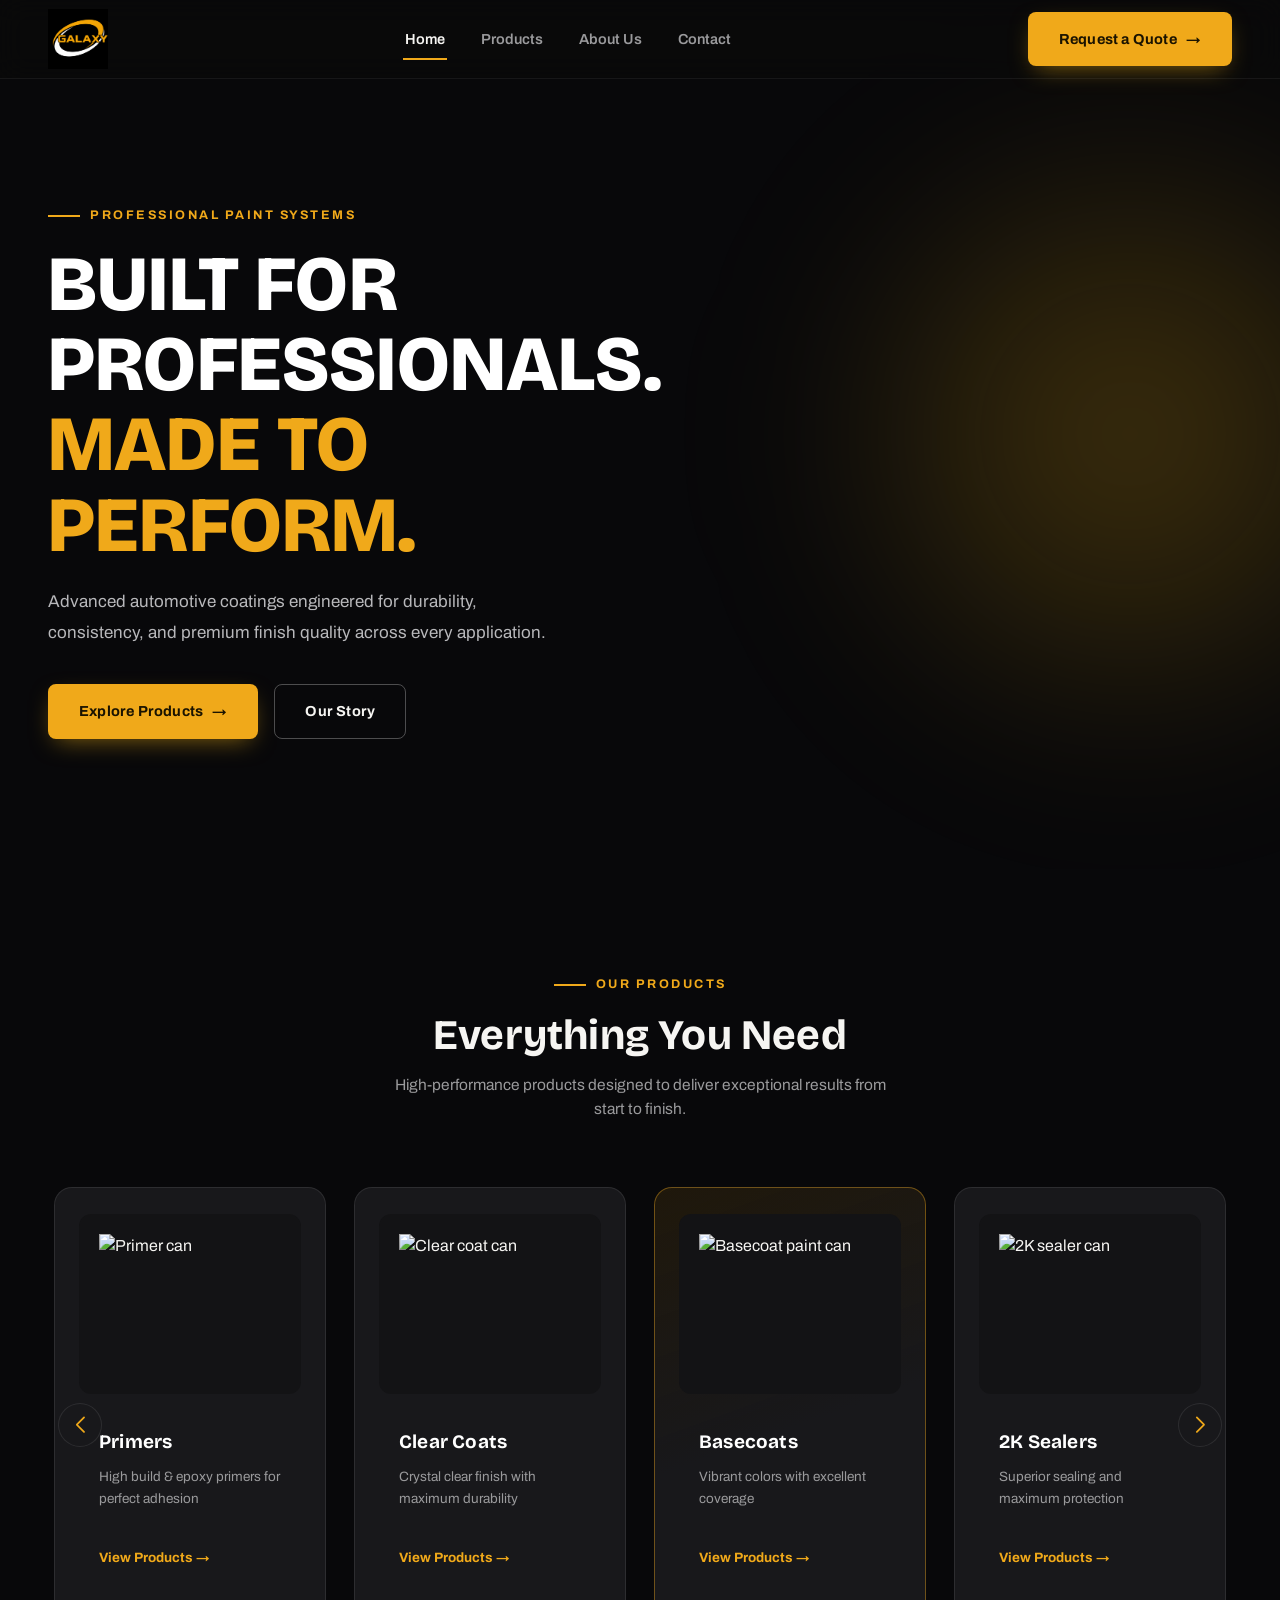
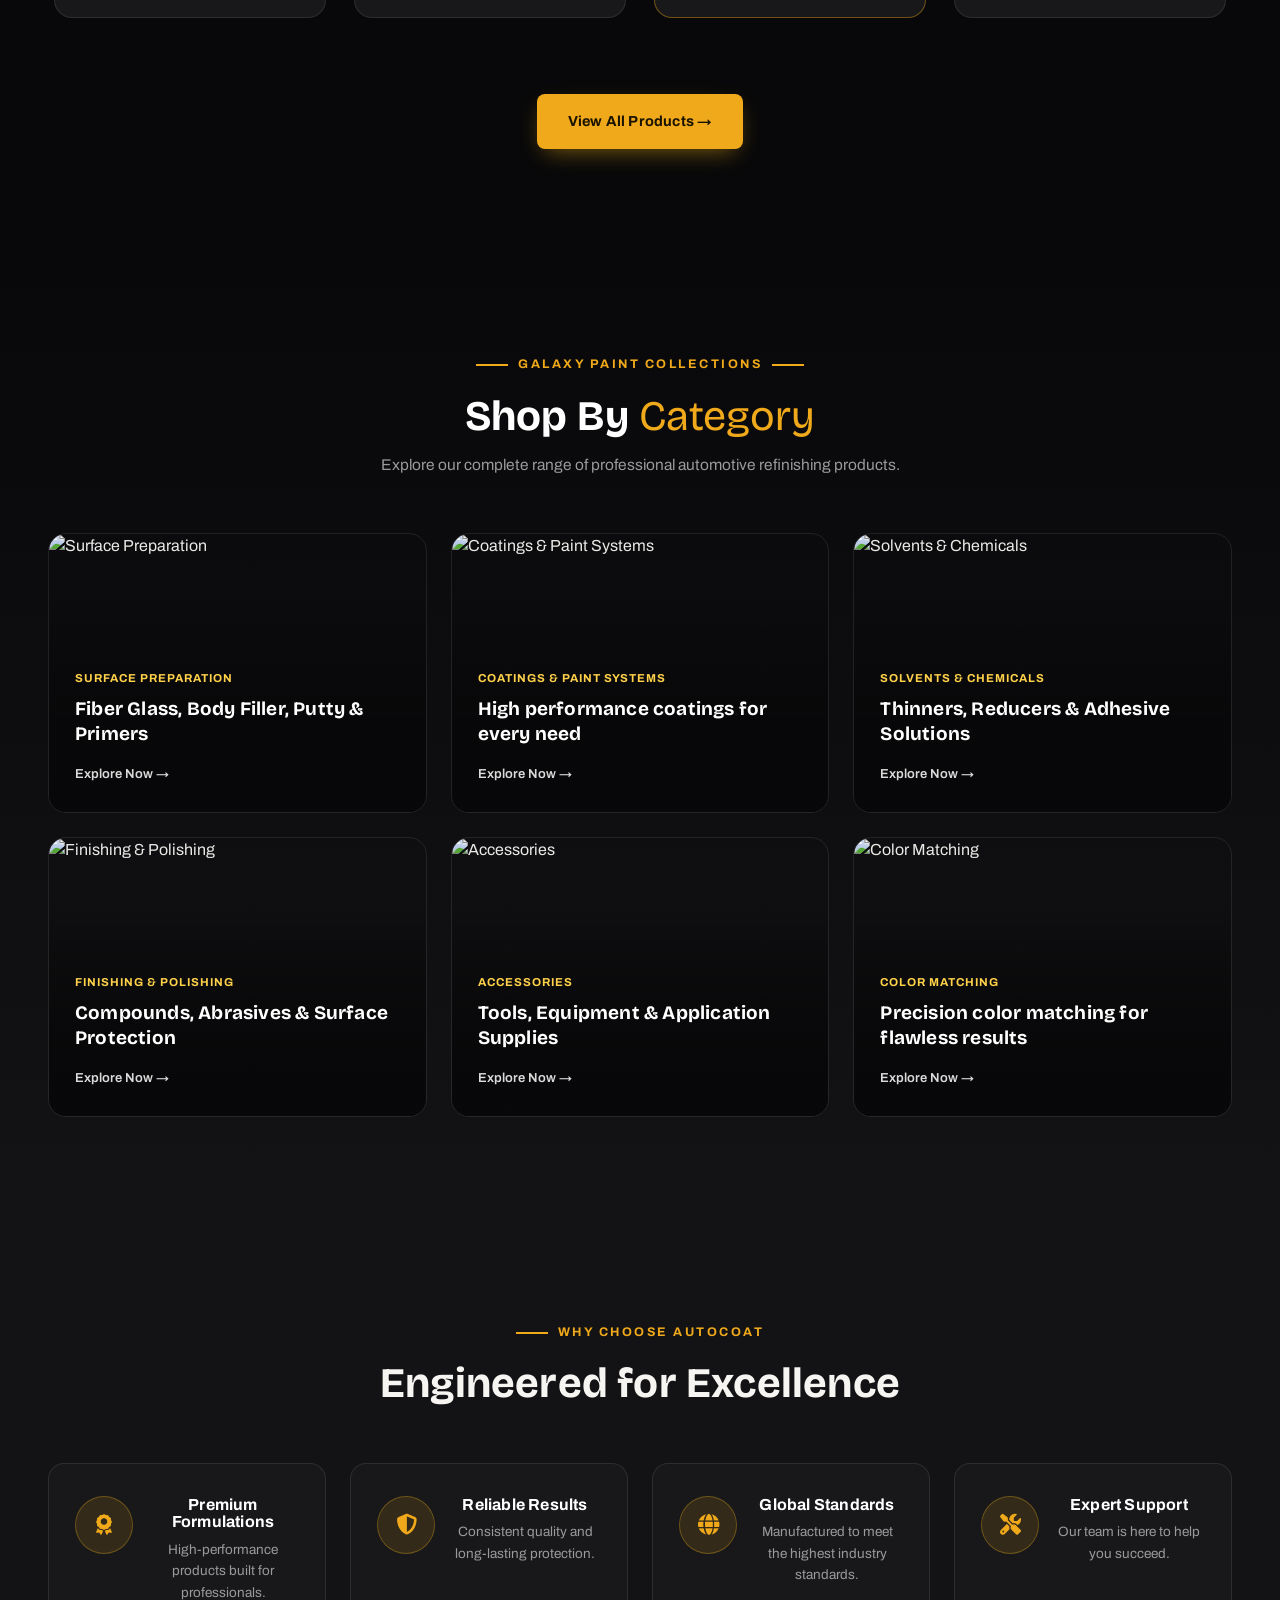
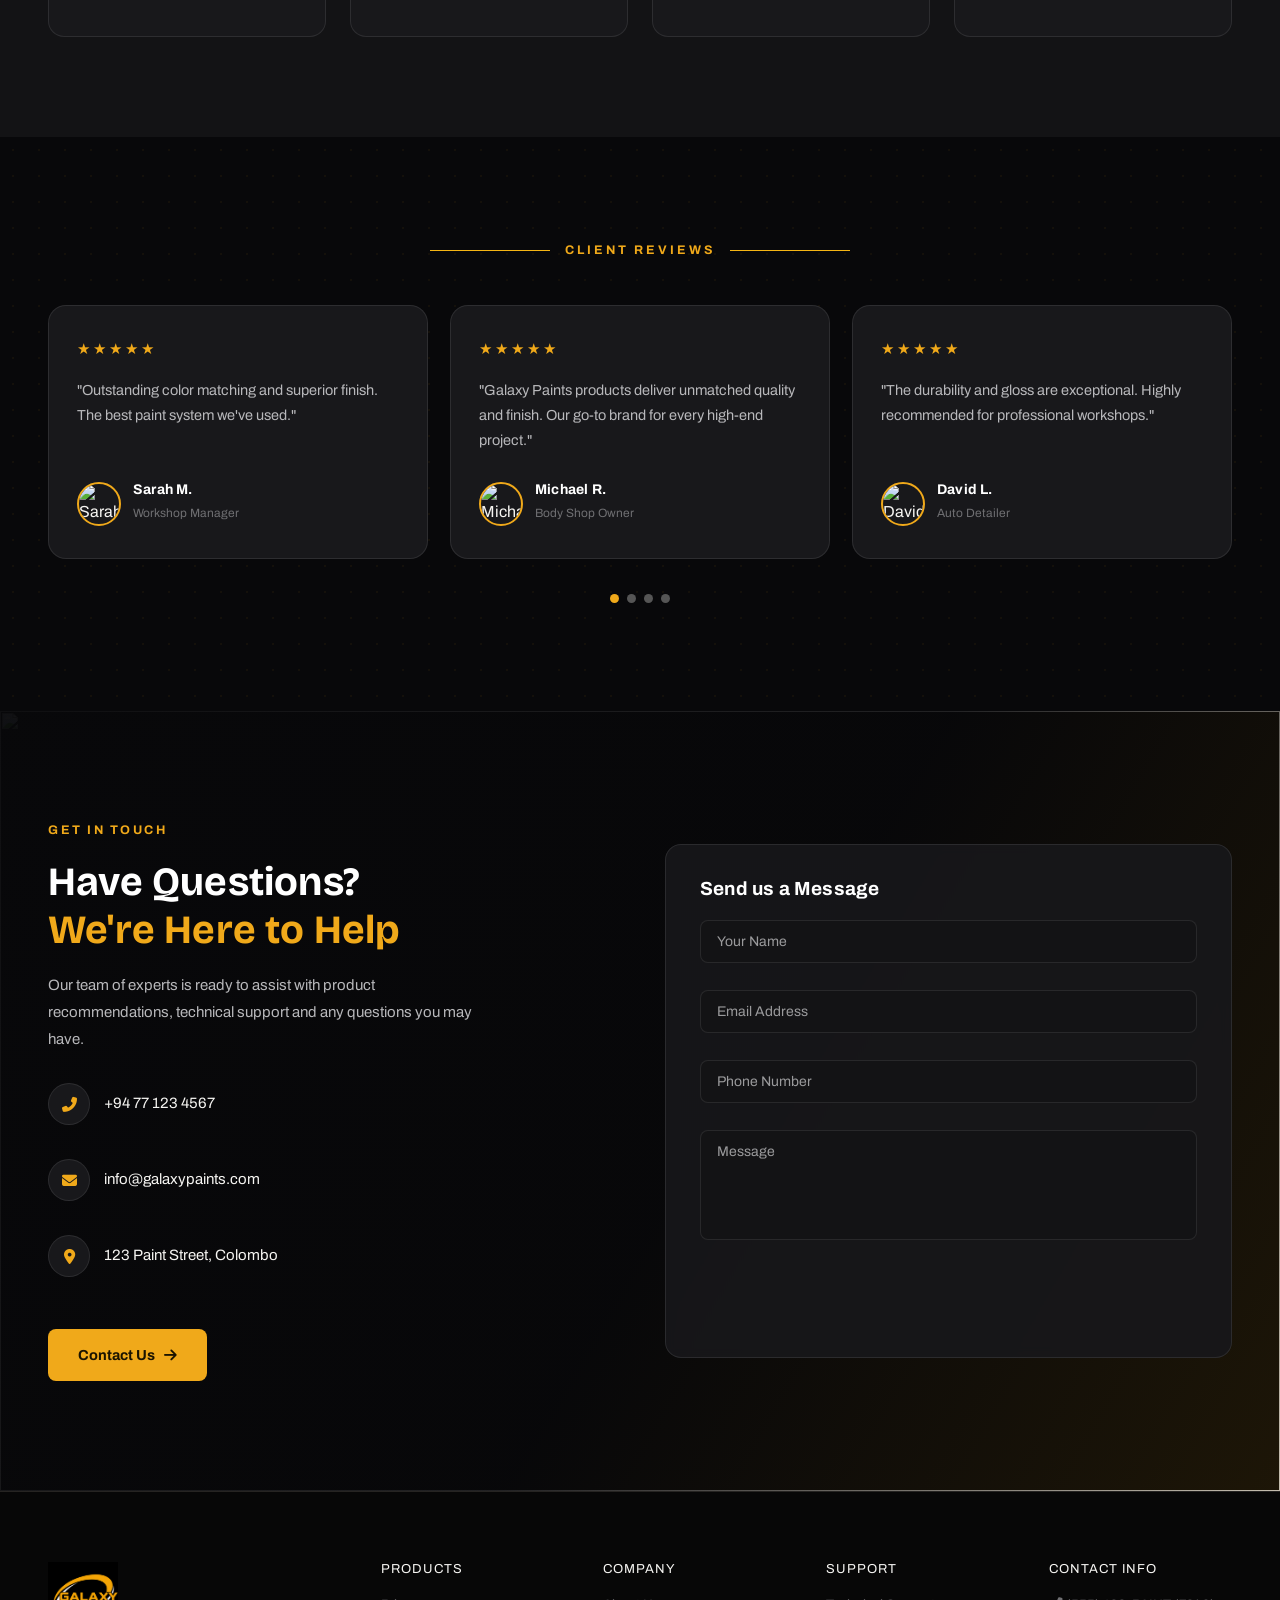
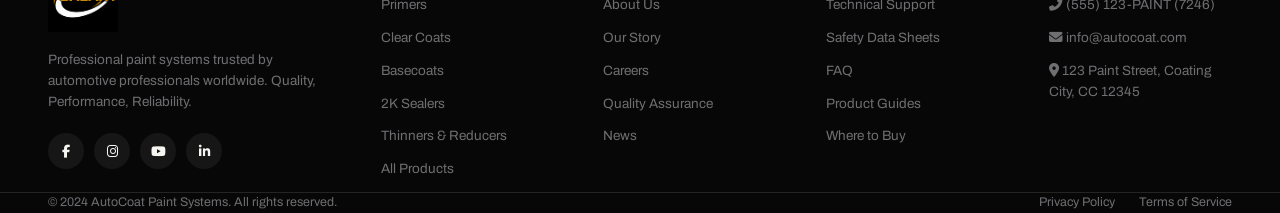
==== index.html @ 232f3007 "first commit" ====
<!DOCTYPE html>
<html lang="en">
<head>
<meta charset="UTF-8">
<meta name="viewport" content="width=device-width, initial-scale=1.0">
<title>AutoCoat Paint Systems — Professional Automotive Coatings</title>
<link rel="preconnect" href="https://fonts.googleapis.com">
<link rel="preconnect" href="https://fonts.gstatic.com" crossorigin>
<link href="https://fonts.googleapis.com/css2?family=Archivo+Black&family=Archivo:wght@400;500;600;700;800&family=Bricolage+Grotesque:opsz,wght@12..96,400;12..96,500;12..96,600;12..96,700&display=swap" rel="stylesheet">
<link rel="stylesheet" href="https://cdnjs.cloudflare.com/ajax/libs/font-awesome/6.5.1/css/all.min.css">
<link rel="stylesheet" href="https://cdn.jsdelivr.net/npm/swiper@11/swiper-bundle.min.css">
<link rel="stylesheet" href="style.css">
<style>
  /* =========================================================
     DESIGN TOKENS — industrial black / molten gold, matching
     the rest of the Galaxy / AutoCoat site.
  ========================================================== */
  :root{
    --black:#08080a;
    --black-soft:#131315;
    --black-card:#18181b;
    --white:#f6f5f2;
    --gold:#f0a91a;
    --gold-light:#ffcf5c;
    --gold-bright:#ffc94d;
    --grey:#9a9a9c;
    --grey-dim:#6f6f72;
    --gray-light:#b8b8bb;
    --border:rgba(255,255,255,.09);
    --radius:16px;
    --font-display:'Bricolage Grotesque', sans-serif;
    --font-heavy:'Archivo Black', sans-serif;
    --font-body:'Archivo', sans-serif;
  }
  *{margin:0;padding:0;box-sizing:border-box;}
  html{scroll-behavior:smooth;}
  body{
    font-family:var(--font-body);
    background:var(--black);
    color:var(--white);
    line-height:1.55;
    overflow-x:hidden;
  }
  img{max-width:100%;display:block;width:100%;height:100%;object-fit:cover;}
  a{text-decoration:none;color:inherit;}
  ul{list-style:none;}
  button{font-family:inherit;cursor:pointer;border:none;}
  h1,h2,h3,h4{font-family:var(--font-display);letter-spacing:.2px;}
  .container{max-width:1280px;margin:0 auto;padding:0 48px;}

  /* ===== ENTRY / SCROLL ANIMATIONS ===== */
  [data-reveal],.fade-up{opacity:0;transform:translateY(40px);transition:opacity .9s cubic-bezier(.2,.7,.2,1), transform .9s cubic-bezier(.2,.7,.2,1);}
  [data-reveal].in-view,.fade-up.in-view{opacity:1;transform:translateY(0);}
  .zoom-in{opacity:0;transform:scale(.9);transition:opacity .8s ease, transform .8s ease;}
  .zoom-in.in-view{opacity:1;transform:scale(1);}
  .stagger > *{opacity:0;transform:translateY(30px);transition:opacity .65s ease, transform .65s ease;}
  .stagger.in-view > *{opacity:1;transform:translateY(0);}
  .stagger.in-view > *:nth-child(1){transition-delay:.04s;}
  .stagger.in-view > *:nth-child(2){transition-delay:.11s;}
  .stagger.in-view > *:nth-child(3){transition-delay:.18s;}
  .stagger.in-view > *:nth-child(4){transition-delay:.25s;}
  .stagger.in-view > *:nth-child(5){transition-delay:.32s;}
  .stagger.in-view > *:nth-child(6){transition-delay:.39s;}

  @media (prefers-reduced-motion: reduce){
    *{animation-duration:.001s !important;transition:none !important;}
    [data-reveal],.fade-up,.zoom-in,.stagger > *{opacity:1 !important;transform:none !important;}
  }

  @keyframes kenBurns{
    0%{transform:scale(1.0) translate(0,0);}
    100%{transform:scale(1.14) translate(-1.5%,-1.5%);}
  }
  @keyframes floatPulse{
    0%,100%{transform:translateY(0);}
    50%{transform:translateY(-7px);}
  }
  @keyframes drift{
    0%{background-position:0 0;}
    100%{background-position:120px 120px;}
  }

  /* ===== EYEBROW / BUTTONS ===== */
  .eyebrow{
    display:inline-flex;align-items:center;gap:10px;
    color:var(--gold);font-weight:700;font-size:12.5px;letter-spacing:2.5px;
    text-transform:uppercase;margin-bottom:18px;
  }
  .eyebrow.center{justify-content:center;}
  .eyebrow-bar{width:32px;height:2px;background:var(--gold);display:inline-block;}
  .btn{
    display:inline-flex;align-items:center;gap:9px;
    padding:15px 30px;border-radius:8px;font-weight:700;font-size:14.5px;
    transition:all .3s cubic-bezier(.2,.8,.2,1);white-space:nowrap;cursor:pointer;
  }
  .btn-primary{background:var(--gold);color:#1a1300;}
  .btn-primary:hover{background:var(--gold-light);transform:translateY(-3px);box-shadow:0 12px 28px rgba(240,169,26,.35);}
  .btn-outline{background:transparent;color:var(--white);border:1px solid rgba(255,255,255,.28);}
  .btn-outline:hover{border-color:var(--gold);color:var(--gold);transform:translateY(-3px);}

  /* ===== HERO ===== */
 .hero{
    position:relative;
    min-height:62vh; /* Adjust to 75vh-85vh as needed */
    display:flex;
    align-items:center;
    overflow:hidden;
}
  .hero-video-wrap{position:absolute;inset:0;z-index:0;}
 .hero-video-wrap video{
    position:absolute;
    inset:0;
    width:100%;
    height:100%;
    object-fit:cover;
    object-position:center;
}
  .video-overlay{
    position:absolute;inset:0;
    background:
      linear-gradient(180deg, rgba(8,8,10,.55) 0%, rgba(8,8,10,.55) 45%, rgba(8,8,10,.95) 100%),
      linear-gradient(90deg, rgba(8,8,10,.92) 0%, rgba(8,8,10,.55) 55%, rgba(8,8,10,.35) 100%);
  }
  .hero .container{position:relative;z-index:2;}
  .hero-copy{
    max-width:680px;
    padding:80px 0 50px;
}
  .hero-copy h1{
    font-size:clamp(40px,6.4vw,78px);
    font-weight:800;
    line-height:1.03;
    margin-bottom:22px;
    text-transform:uppercase;
  }
  .hero-copy h1 span{color:var(--gold);}
  .hero-sub{
    color:var(--gray-light);font-size:17px;max-width:520px;margin-bottom:36px;
  }
  .hero-actions{display:flex;gap:16px;flex-wrap:wrap;}

  /* ===== SECTION HEAD ===== */
  .section{padding:100px 0;}
  .section-head{text-align:center;max-width:640px;margin:0 auto 56px;}
  .section-head h2{font-size:clamp(28px,4vw,42px);font-weight:700;margin-bottom:14px;}
  .section-head h2 em{color:var(--gold);font-style:normal;}
  .section-sub{color:var(--grey);font-size:15.5px;}

  /* ===== PRODUCTS SWIPER ===== */
  .products-section{background:var(--black);}
  .productSwiper{padding:10px 6px 56px;}
  .product-card{
    background:var(--black-card);
    border:1px solid var(--border);
    border-radius:18px;
    padding:26px 24px 28px;
    height:100%;
    transition:transform .4s cubic-bezier(.2,.8,.2,1), border-color .4s, box-shadow .4s;
  }
  .product-card:hover{
    transform:translateY(-8px);
    border-color:var(--gold);
    box-shadow:0 22px 42px rgba(0,0,0,.4);
  }
  .product-thumb{
    height:180px;border-radius:12px;overflow:hidden;margin-bottom:20px;
    background:var(--black-soft);
  }
  .product-thumb img{width:100%;height:100%;object-fit:cover;transition:transform .6s ease;}
  .product-card:hover .product-thumb img{transform:scale(1.09);}
  .product-card h3{font-size:19px;font-weight:700;margin-bottom:8px;}
  .product-card p{color:var(--grey);font-size:13.5px;margin-bottom:18px;line-height:1.6;}
  .product-link{color:var(--gold);font-weight:700;font-size:13.5px;transition:gap .2s;}
  .product-link:hover{color:var(--gold-light);}
  .product-card.featured{border-color:rgba(240,169,26,.4);background:linear-gradient(160deg, rgba(240,169,26,.10), var(--black-card) 55%);}

  .swiper-button-next,.swiper-button-prev{
    color:var(--gold) !important;
    width:44px !important;height:44px !important;
    background:var(--black-card);
    border:1px solid var(--border);
    border-radius:50%;
    transition:.3s;
  }
  .swiper-button-next:hover,.swiper-button-prev:hover{background:var(--gold);color:#161200 !important;}
  .swiper-button-next::after,.swiper-button-prev::after{font-size:16px !important;font-weight:900;}
  .swiper-button-disabled{opacity:.3 !important;}

  .center-cta{text-align:center;margin-top:20px;}

  /* ===== CATEGORIES ===== */
  .categories-section{background:linear-gradient(180deg, var(--black), var(--black-soft));}
  .category-grid{
    display:grid;grid-template-columns:repeat(3,1fr);gap:24px;
  }
  .category-card{
    position:relative;border-radius:18px;overflow:hidden;
    min-height:280px;display:block;border:1px solid var(--border);
  }
  .category-card img{
    position:absolute;inset:0;width:100%;height:100%;object-fit:cover;
    transition:transform .7s cubic-bezier(.2,.8,.2,1);
  }
  .category-card::before{
    content:"";position:absolute;inset:0;
    background:linear-gradient(180deg, rgba(8,8,10,.05) 30%, rgba(8,8,10,.92) 100%);
    transition:background .4s;z-index:1;
  }
  .category-card:hover img{transform:scale(1.12);}
  .category-card:hover::before{background:linear-gradient(180deg, rgba(240,169,26,.14) 0%, rgba(8,8,10,.95) 100%);}
  .category-content{
    position:absolute;left:0;right:0;bottom:0;padding:26px;z-index:2;
  }
  .category-badge{
    display:inline-block;color:var(--gold);font-size:11.5px;font-weight:700;
    text-transform:uppercase;letter-spacing:1.5px;margin-bottom:10px;
  }
  .category-content h3{font-size:19px;font-weight:700;margin-bottom:14px;line-height:1.35;}
  .category-btn{
    display:inline-flex;align-items:center;gap:6px;color:#fff;font-size:13px;font-weight:600;
    opacity:.85;transition:.3s;
  }
  .category-card:hover .category-btn{opacity:1;gap:10px;color:var(--gold);}

  /* ===== OFFER / WHY CHOOSE ===== */
  .offer-section{background:var(--black-soft);}
  .offer-row{
    display:grid;grid-template-columns:repeat(4,1fr);gap:24px;
  }
  .offer-item{
    background:var(--black-card);border:1px solid var(--border);border-radius:var(--radius);
    padding:32px 26px;text-align:center;transition:.35s;
  }
  .offer-item:hover{transform:translateY(-8px);border-color:var(--gold);}
  .offer-icon{
    width:58px;height:58px;border-radius:50%;background:rgba(240,169,26,.12);
    display:flex;align-items:center;justify-content:center;margin:0 auto 18px;
    font-size:21px;color:var(--gold);
    animation:floatPulse 3.6s ease-in-out infinite;
  }
  .offer-item h4{font-family:var(--font-body);font-size:16px;font-weight:700;margin-bottom:8px;}
  .offer-item p{color:var(--grey);font-size:13.5px;line-height:1.6;}

  /* ===== REVIEWS ===== */
  .reviews-section{background:var(--black);padding:100px 0;position:relative;overflow:hidden;}
  .reviews-section::before{
    content:"";position:absolute;inset:0;
    background-image:radial-gradient(rgba(240,169,26,.10) 1.5px, transparent 1.5px);
    background-size:26px 26px;
    animation:drift 14s linear infinite;
    opacity:.5;pointer-events:none;
  }
  .reviews-heading{text-align:center;margin-bottom:44px;position:relative;z-index:2;}
  .reviews-heading span{
    color:var(--gold);font-weight:700;font-size:12.5px;letter-spacing:3px;text-transform:uppercase;
  }
  .reviewsSwiper{padding-bottom:52px;position:relative;z-index:2;}
  .review-card{
    background:var(--black-card);border:1px solid var(--border);border-radius:18px;
    padding:32px 28px;height:100%;
  }
  .stars{color:var(--gold);letter-spacing:3px;margin-bottom:16px;font-size:15px;}
  .review-text{color:var(--gray-light);font-size:14.5px;line-height:1.75;margin-bottom:24px;min-height:80px;}
  .review-user{display:flex;align-items:center;gap:12px;}
  .review-user img{width:44px;height:44px;border-radius:50%;object-fit:cover;border:2px solid var(--gold);}
  .review-user h4{font-family:var(--font-body);font-size:14px;font-weight:700;}
  .review-user span{color:var(--grey-dim);font-size:12px;}
  .swiper-pagination-bullet{background:#555 !important;opacity:1 !important;}
  .swiper-pagination-bullet-active{background:var(--gold) !important;}

  /* ===== CONTACT ===== */
  .contact-premium{position:relative;padding:110px 0;overflow:hidden;}
  .contact-bg{position:absolute;inset:0;z-index:0;}
  .contact-bg img{width:100%;height:100%;object-fit:cover;}
  .contact-overlay{
    position:absolute;inset:0;z-index:1;
    background:linear-gradient(120deg, rgba(8,8,10,.96) 0%, rgba(8,8,10,.86) 55%, rgba(240,169,26,.10) 100%);
  }
  .contact-premium .container{position:relative;z-index:2;}
  .contact-premium-grid{
    display:grid;grid-template-columns:1fr 1fr;gap:50px;align-items:center;
  }
  .contact-label{
    color:var(--gold);font-weight:700;font-size:12.5px;letter-spacing:2.5px;text-transform:uppercase;
    display:block;margin-bottom:18px;
  }
  .contact-info h2{font-size:clamp(28px,3.6vw,40px);font-weight:700;line-height:1.2;margin-bottom:18px;}
  .contact-info h2 span{display:block;color:var(--gold);}
  .contact-info > p{color:var(--gray-light);font-size:15px;max-width:440px;margin-bottom:30px;}
  .contact-info ul{display:flex;flex-direction:column;gap:16px;margin-bottom:34px;}
  .contact-info ul li{display:flex;align-items:center;gap:14px;font-size:15px;color:var(--white);}
  .contact-info ul li i{
    width:42px;height:42px;border-radius:50%;background:var(--black-card);border:1px solid var(--border);
    display:flex;align-items:center;justify-content:center;color:var(--gold);flex:0 0 auto;
  }
  .contact-btn{
    display:inline-flex;align-items:center;gap:9px;background:var(--gold);color:#1a1300;
    padding:15px 30px;border-radius:8px;font-weight:700;font-size:14.5px;transition:.3s;
  }
  .contact-btn:hover{background:var(--gold-light);transform:translateY(-3px);box-shadow:0 12px 28px rgba(240,169,26,.35);}
  .contact-form-box{
    background:rgba(24,24,27,.9);backdrop-filter:blur(6px);
    border:1px solid var(--border);border-radius:var(--radius);padding:34px;
  }
  .contact-form-box h3{font-family:var(--font-body);font-size:19px;font-weight:700;margin-bottom:20px;}
  .contact-form-box input,.contact-form-box textarea{
    width:100%;background:var(--black-soft);border:1px solid var(--border);
    border-radius:8px;padding:13px 16px;margin-bottom:12px;color:var(--white);
    font-size:14px;font-family:inherit;transition:border-color .2s;outline:none;
  }
  .contact-form-box input:focus,.contact-form-box textarea:focus{border-color:var(--gold);}
  .contact-form-box input::placeholder,.contact-form-box textarea::placeholder{color:var(--grey);}
  .contact-form-box textarea{resize:vertical;min-height:110px;}
  .contact-form-box button{
    width:100%;justify-content:center;display:inline-flex;align-items:center;gap:9px;
    background:var(--gold);color:#1a1300;padding:15px;border-radius:8px;font-weight:700;font-size:14.5px;transition:.3s;
  }
  .contact-form-box button:hover{background:var(--gold-light);transform:translateY(-2px);}

  /* ===== BACK TO TOP ===== */
  .back-to-top{
    position:fixed;bottom:26px;right:26px;width:46px;height:46px;border-radius:50%;
    background:var(--gold);color:#161200;display:flex;align-items:center;justify-content:center;
    font-size:19px;cursor:pointer;opacity:0;visibility:hidden;transition:.3s;z-index:200;
    box-shadow:0 8px 20px rgba(0,0,0,.4);
  }
  .back-to-top.show{opacity:1;visibility:visible;}
  .back-to-top:hover{background:var(--gold-light);transform:translateY(-3px);}
  .back-to-top:focus-visible,
  a:focus-visible,button:focus-visible,input:focus-visible,textarea:focus-visible{
    outline:2px solid var(--gold);outline-offset:2px;
  }

  /* =========================================================
     RESPONSIVE
  ========================================================== */
  @media(max-width:1100px){
    .category-grid{grid-template-columns:repeat(2,1fr);}
    .offer-row{grid-template-columns:repeat(2,1fr);}
    .contact-premium-grid{grid-template-columns:1fr;gap:40px;}
  }
  @media(max-width:900px){
    .container{padding:0 28px;}
    .hero-copy{padding:120px 0 80px;}
    .section{padding:76px 0;}
  }
  @media(max-width:700px){
    .container{padding:0 20px;}
    .hero{min-height:88vh;}
    .hero-copy{padding:110px 0 70px;}
    .hero-copy h1{font-size:38px;}
    .hero-sub{font-size:15.5px;}
    .hero-actions{flex-direction:column;align-items:stretch;}
    .hero-actions .btn{justify-content:center;}
    .section{padding:60px 0;}
    .section-head{margin-bottom:38px;}
    .category-grid{grid-template-columns:1fr;}
    .offer-row{grid-template-columns:1fr;}
    .product-thumb{height:160px;}
    .swiper-button-next,.swiper-button-prev{display:none !important;}
    .contact-form-box{padding:24px;}
    .contact-info ul li{font-size:14px;}
    .back-to-top{width:42px;height:42px;bottom:18px;right:18px;font-size:17px;}
  }
  @media(max-width:420px){
    .hero-copy h1{font-size:32px;}
    .btn{padding:13px 22px;font-size:13.5px;}
  }
</style>
</head>
<body>

<div id="site-header"></div>

<!-- ============ HERO ============ -->
<section class="hero" id="home">

    <div class="hero-video-wrap">
    <video autoplay muted loop playsinline preload="auto">
        <source src="assets/GALAXY_Automotive_Paint_Systems_…_202607032215.mp4" type="video/mp4">
        Your browser does not support the video tag.
    </video>

    <div class="video-overlay"></div>
</div>
    <div class="container">
        <div class="hero-copy" data-reveal>

            <p class="eyebrow">
                <span class="eyebrow-bar"></span>
                Professional Paint Systems
            </p>

            <h1>
                Built for<br>
                Professionals.<br>
                <span>Made to Perform.</span>
            </h1>

            <p class="hero-sub">
                Advanced automotive coatings engineered for durability,
                consistency, and premium finish quality across every application.
            </p>

            <div class="hero-actions">
                <a href="#products" class="btn btn-primary">
                    Explore Products <span>&rarr;</span>
                </a>

                <a href="#about" class="btn btn-outline">
                    Our Story
                </a>
            </div>

        </div>
    </div>

</section>

<!-- PRODUCTS -->
<section class="section products-section" id="products">
  <div class="container">

    <div class="section-head fade-up">
      <p class="eyebrow center"><span class="eyebrow-bar"></span>Our Products</p>
      <h2>Everything You Need</h2>
      <p class="section-sub">High-performance products designed to deliver exceptional results from start to finish.</p>
    </div>

    <div class="swiper productSwiper">
      <div class="swiper-wrapper">

        <div class="swiper-slide">
          <article class="product-card">
            <div class="product-thumb"><img src="https://images.unsplash.com/photo-1620912189865-1e0c894c6fe1?w=500&q=80&auto=format&fit=crop" alt="Primer can"></div>
            <h3>Primers</h3>
            <p>High build &amp; epoxy primers for perfect adhesion</p>
            <a href="#" class="product-link">View Products →</a>
          </article>
        </div>

        <div class="swiper-slide">
          <article class="product-card">
            <div class="product-thumb"><img src="https://images.unsplash.com/photo-1607603750909-408e193868c7?w=500&q=80&auto=format&fit=crop" alt="Clear coat can"></div>
            <h3>Clear Coats</h3>
            <p>Crystal clear finish with maximum durability</p>
            <a href="#" class="product-link">View Products →</a>
          </article>
        </div>

        <div class="swiper-slide">
          <article class="product-card featured">
            <div class="product-thumb"><img src="https://images.unsplash.com/photo-1617814076367-b759c7d7c738?w=500&q=80&auto=format&fit=crop" alt="Basecoat paint can"></div>
            <h3>Basecoats</h3>
            <p>Vibrant colors with excellent coverage</p>
            <a href="#" class="product-link">View Products →</a>
          </article>
        </div>

        <div class="swiper-slide">
          <article class="product-card">
            <div class="product-thumb"><img src="https://images.unsplash.com/photo-1632823471565-1ecdf7d1f8e0?w=500&q=80&auto=format&fit=crop" alt="2K sealer can"></div>
            <h3>2K Sealers</h3>
            <p>Superior sealing and maximum protection</p>
            <a href="#" class="product-link">View Products →</a>
          </article>
        </div>

        <div class="swiper-slide">
          <article class="product-card">
            <div class="product-thumb"><img src="https://images.unsplash.com/photo-1601058268499-e52e3eb3a6dd?w=500&q=80&auto=format&fit=crop" alt="Disposable mixing cups"></div>
            <h3>Mixing Cups</h3>
            <p>Accurate paint mixing and preparation</p>
            <a href="#" class="product-link">View Products →</a>
          </article>
        </div>

        <div class="swiper-slide">
          <article class="product-card">
            <div class="product-thumb"><img src="https://images.unsplash.com/photo-1611162457909-200c7b663ee8?w=500&q=80&auto=format&fit=crop" alt="Accelerator bottle"></div>
            <h3>Accelerators</h3>
            <p>Faster drying and enhanced performance</p>
            <a href="#" class="product-link">View Products →</a>
          </article>
        </div>

      </div>
      <div class="swiper-button-prev"></div>
      <div class="swiper-button-next"></div>
    </div>

    <div class="center-cta fade-up">
      <a href="#" class="btn btn-primary">View All Products →</a>
    </div>

  </div>
</section>

<!-- ============ CATEGORIES ============ -->
<section class="section categories-section" id="categories">
  <div class="container">

    <div class="section-head fade-up">
      <p class="eyebrow center"><span class="eyebrow-bar"></span>Galaxy Paint Collections<span class="eyebrow-bar"></span></p>
      <h2>Shop By <em>Category</em></h2>
      <p class="section-sub">Explore our complete range of professional automotive refinishing products.</p>
    </div>

    <div class="category-grid stagger">

      <a href="#" class="category-card">
        <img src="https://images.unsplash.com/photo-1619642751034-765dfdf7c58e?auto=format&fit=crop&w=900&q=80" alt="Surface Preparation">
        <div class="category-content">
          <span class="category-badge">Surface Preparation</span>
          <h3>Fiber Glass, Body Filler, Putty &amp; Primers</h3>
          <span class="category-btn">Explore Now →</span>
        </div>
      </a>

      <a href="#" class="category-card">
        <img src="https://images.unsplash.com/photo-1492144534655-ae79c964c9d7?auto=format&fit=crop&w=900&q=80" alt="Coatings & Paint Systems">
        <div class="category-content">
          <span class="category-badge">Coatings &amp; Paint Systems</span>
          <h3>High performance coatings for every need</h3>
          <span class="category-btn">Explore Now →</span>
        </div>
      </a>

      <a href="#" class="category-card">
        <img src="https://images.unsplash.com/photo-1581091226825-a6a2a5aee158?auto=format&fit=crop&w=900&q=80" alt="Solvents & Chemicals">
        <div class="category-content">
          <span class="category-badge">Solvents &amp; Chemicals</span>
          <h3>Thinners, Reducers &amp; Adhesive Solutions</h3>
          <span class="category-btn">Explore Now →</span>
        </div>
      </a>

      <a href="#" class="category-card">
        <img src="https://images.unsplash.com/photo-1503376780353-7e6692767b70?auto=format&fit=crop&w=900&q=80" alt="Finishing & Polishing">
        <div class="category-content">
          <span class="category-badge">Finishing &amp; Polishing</span>
          <h3>Compounds, Abrasives &amp; Surface Protection</h3>
          <span class="category-btn">Explore Now →</span>
        </div>
      </a>

      <a href="#" class="category-card">
        <img src="https://images.unsplash.com/photo-1607860108855-64acf2078ed9?auto=format&fit=crop&w=900&q=80" alt="Accessories">
        <div class="category-content">
          <span class="category-badge">Accessories</span>
          <h3>Tools, Equipment &amp; Application Supplies</h3>
          <span class="category-btn">Explore Now →</span>
        </div>
      </a>

      <a href="#" class="category-card">
        <img src="https://images.unsplash.com/photo-1513519245088-0e12902e5a38?auto=format&fit=crop&w=900&q=80" alt="Color Matching">
        <div class="category-content">
          <span class="category-badge">Color Matching</span>
          <h3>Precision color matching for flawless results</h3>
          <span class="category-btn">Explore Now →</span>
        </div>
      </a>

    </div>
  </div>
</section>

<!-- ============ What WE Offer ============ -->
<section class="section offer-section">
  <div class="container">
    <div class="section-head fade-up">
      <p class="eyebrow center"><span class="eyebrow-bar"></span>Why Choose AutoCoat</p>
      <h2>Engineered for Excellence</h2>
    </div>

    <div class="offer-row stagger">
      <div class="offer-item">
        <div class="offer-icon"><i class="fas fa-award"></i></div>
        <div><h4>Premium Formulations</h4><p>High-performance products built for professionals.</p></div>
      </div>
      <div class="offer-item">
        <div class="offer-icon"><i class="fas fa-shield-alt"></i></div>
        <div><h4>Reliable Results</h4><p>Consistent quality and long-lasting protection.</p></div>
      </div>
      <div class="offer-item">
        <div class="offer-icon"><i class="fas fa-globe"></i></div>
        <div><h4>Global Standards</h4><p>Manufactured to meet the highest industry standards.</p></div>
      </div>
      <div class="offer-item">
        <div class="offer-icon"><i class="fas fa-tools"></i></div>
        <div><h4>Expert Support</h4><p>Our team is here to help you succeed.</p></div>
      </div>
    </div>
  </div>
</section>

<!-- Review -->
<section class="reviews-section" id="reviews">
  <div class="container">
    <div class="reviews-heading fade-up"><span>CLIENT REVIEWS</span></div>

    <div class="swiper reviewsSwiper">
      <div class="swiper-wrapper">

        <div class="swiper-slide">
          <div class="review-card">
            <div class="stars">★★★★★</div>
            <p class="review-text">"Outstanding color matching and superior finish. The best paint system we've used."</p>
            <div class="review-user">
              <img src="https://randomuser.me/api/portraits/women/65.jpg" alt="Sarah M.">
              <div><h4>Sarah M.</h4><span>Workshop Manager</span></div>
            </div>
          </div>
        </div>

        <div class="swiper-slide">
          <div class="review-card">
            <div class="stars">★★★★★</div>
            <p class="review-text">"Galaxy Paints products deliver unmatched quality and finish. Our go-to brand for every high-end project."</p>
            <div class="review-user">
              <img src="https://randomuser.me/api/portraits/men/32.jpg" alt="Michael R.">
              <div><h4>Michael R.</h4><span>Body Shop Owner</span></div>
            </div>
          </div>
        </div>

        <div class="swiper-slide">
          <div class="review-card">
            <div class="stars">★★★★★</div>
            <p class="review-text">"The durability and gloss are exceptional. Highly recommended for professional workshops."</p>
            <div class="review-user">
              <img src="https://randomuser.me/api/portraits/men/45.jpg" alt="David L.">
              <div><h4>David L.</h4><span>Auto Detailer</span></div>
            </div>
          </div>
        </div>

        <div class="swiper-slide">
          <div class="review-card">
            <div class="stars">★★★★★</div>
            <p class="review-text">"Excellent customer support and reliable products. Galaxy Paints never disappoints."</p>
            <div class="review-user">
              <img src="https://randomuser.me/api/portraits/men/28.jpg" alt="James T.">
              <div><h4>James T.</h4><span>Paint Specialist</span></div>
            </div>
          </div>
        </div>

      </div>
      <div class="swiper-pagination"></div>
    </div>
  </div>
</section>

<!-- ============ CONTACT ============ -->
<section class="contact-premium" id="contact">

    <div class="contact-bg">
        <img src="https://images.unsplash.com/photo-1489824904134-891ab64532f1?w=1600&q=80&auto=format&fit=crop" alt="">
    </div>

    <div class="contact-overlay"></div>

    <div class="container">

        <div class="contact-premium-grid">

            <!-- LEFT -->
            <div class="contact-info fade-up">

                <span class="contact-label">
                    GET IN TOUCH
                </span>

                <h2>
                    Have Questions?
                    <span>We're Here to Help</span>
                </h2>

                <p>
                    Our team of experts is ready to assist with product
                    recommendations, technical support and any questions
                    you may have.
                </p>

                <ul>

                    <li>
                        <i class="fas fa-phone-alt"></i>
                        +94 77 123 4567
                    </li>

                    <li>
                        <i class="fas fa-envelope"></i>
                        info@galaxypaints.com
                    </li>

                    <li>
                        <i class="fas fa-map-marker-alt"></i>
                        123 Paint Street, Colombo
                    </li>

                </ul>

                <a href="#" class="contact-btn">
                    Contact Us
                    <i class="fas fa-arrow-right"></i>
                </a>

            </div>

            <!-- RIGHT -->
            <div class="contact-form-box zoom-in">

                <h3>Send us a Message</h3>

                <form id="contactForm" onsubmit="return false;">

                    <input type="text" placeholder="Your Name" required>

                    <input type="email" placeholder="Email Address" required>

                    <input type="tel" placeholder="Phone Number">

                    <textarea rows="5" placeholder="Message" required></textarea>

                    <button type="submit">
                        Send Message
                        <i class="fas fa-arrow-right"></i>
                    </button>

                    <div class="form-success" id="formSuccess">
                        <i class="fas fa-check-circle"></i>
                        Thanks — your message has been sent. We'll be in touch shortly.
                    </div>

                </form>

            </div>

        </div>

    </div>

</section>

<div id="site-footer"></div>

<button class="back-to-top" id="backToTop" aria-label="Back to top">&uarr;</button>
<script src="https://cdn.jsdelivr.net/npm/swiper@11/swiper-bundle.min.js"></script>
<script>
  // ===== SWIPER: PRODUCTS =====
  const productSwiper = new Swiper('.productSwiper', {
    slidesPerView: 1.15,
    spaceBetween: 20,
    loop: true,
    speed: 700,
    autoplay: { delay: 3800, disableOnInteraction: false },
    navigation: {
      nextEl: '.products-section .swiper-button-next',
      prevEl: '.products-section .swiper-button-prev',
    },
    breakpoints: {
      560: { slidesPerView: 2, spaceBetween: 22 },
      900: { slidesPerView: 3, spaceBetween: 24 },
      1200: { slidesPerView: 4, spaceBetween: 28 }
    }
  });

  // ===== SWIPER: REVIEWS =====
  const reviewsSwiper = new Swiper('.reviewsSwiper', {
    slidesPerView: 1,
    spaceBetween: 22,
    loop: true,
    speed: 700,
    autoplay: { delay: 4500, disableOnInteraction: false },
    pagination: { el: '.reviewsSwiper .swiper-pagination', clickable: true },
    breakpoints: {
      700: { slidesPerView: 2 },
      1100: { slidesPerView: 3 }
    }
  });

  // ===== SCROLL REVEAL (entry + sliding animations) =====
  const revealEls = document.querySelectorAll('[data-reveal], .fade-up, .zoom-in, .stagger');
  const observer = new IntersectionObserver((entries) => {
    entries.forEach(entry => {
      if (entry.isIntersecting) {
        entry.target.classList.add('in-view');
        observer.unobserve(entry.target);
      }
    });
  }, { threshold: 0.15 });
  revealEls.forEach(el => observer.observe(el));

  // Hero copy reveals immediately on load rather than waiting for scroll
  window.addEventListener('load', () => {
    document.querySelectorAll('.hero [data-reveal]').forEach(el => el.classList.add('in-view'));
  });

  // ===== CONTACT FORM FEEDBACK =====
  const form = document.getElementById('contactForm');
  if (form) {
    form.addEventListener('submit', e => {
      e.preventDefault();
      const btn = form.querySelector('button[type="submit"]');
      const original = btn.innerHTML;
      btn.innerHTML = 'Message Sent <i class="fas fa-check"></i>';
      btn.style.background = '#3ac569';
      form.reset();
      setTimeout(() => {
        btn.innerHTML = original;
        btn.style.background = '';
      }, 2500);
    });
  }

  // ===== SMOOTH SCROLL =====
  document.querySelectorAll('a[href^="#"]').forEach(link => {
    link.addEventListener('click', e => {
      const id = link.getAttribute('href');
      if (id.length > 1) {
        const target = document.querySelector(id);
        if (target) {
          e.preventDefault();
          target.scrollIntoView({ behavior: 'smooth', block: 'start' });
        }
      }
    });
  });

  // ===== BACK TO TOP =====
  const backToTop = document.getElementById('backToTop');
  window.addEventListener('scroll', () => {
    if (window.scrollY > 400) backToTop.classList.add('show');
    else backToTop.classList.remove('show');
  });
  backToTop.addEventListener('click', () => window.scrollTo({ top: 0, behavior: 'smooth' }));
</script>
<script src="script.js"></script>
</body>
</html>
---- style.css ----
/* =========================================================
   AUTOCOAT — Premium Automotive Paint Systems
   ========================================================= */

:root{
  --black:        #0a0a0a;
  --black-soft:    #111111;
  --panel:         #161616;
  --panel-line:    #262422;
  --gold:          #F5B514;
  --gold-bright:   #FFD24A;
  --gold-dim:      #9c7406;
  --white:         #f6f5f2;
  --grey:          #a8a6a1;
  --grey-dim:      #6e6c68;

  --font-display: 'Archivo Black', 'Bricolage Grotesque', sans-serif;
  --font-body: 'Archivo', sans-serif;

  --radius: 10px;
  --container: 1240px;
}

.logo{
    height:60px;
    width:auto;
}

.footer-logo{
    height:70px;
    width:auto;
}

.brand{
    display:flex;
    align-items:center;
}

*{margin:0;padding:0;box-sizing:border-box;}
html{scroll-behavior:smooth;}
body{
  background:var(--black);
  color:var(--white);
  font-family:var(--font-body);
  line-height:1.55;
  -webkit-font-smoothing:antialiased;
  overflow-x:hidden;
}
img{max-width:100%;display:block;}
.container{max-width:var(--container);margin:0 auto;padding:0 24px;}
em{font-style:italic;color:var(--gold);font-weight:400;}
a{color:inherit;text-decoration:none;}

/* Lock scroll while the mobile menu is open */
body.nav-open{overflow:hidden;}

/* ---------- Buttons ---------- */
.btn{
  display:inline-flex;align-items:center;gap:8px;
  padding:14px 28px;font-size:14.5px;font-weight:700;letter-spacing:.2px;
  border-radius:6px;border:1px solid transparent;cursor:pointer;
  transition:transform .25s ease, box-shadow .25s ease, background .25s ease, color .25s ease;
  white-space:nowrap;
}
.btn span{transition:transform .25s ease;}
.btn:hover span{transform:translateX(3px);}
.btn-primary{
  background:linear-gradient(135deg, var(--gold-bright), var(--gold));
  color:#1a1300;
  box-shadow:0 8px 24px -8px rgba(245,181,20,.55);
}
.btn-primary:hover{transform:translateY(-2px);box-shadow:0 14px 30px -8px rgba(245,181,20,.65);}
.btn-outline{background:rgba(255,255,255,.04);border:1px solid #3a3935;color:var(--white);}
.btn-outline:hover{border-color:var(--gold);color:var(--gold);transform:translateY(-2px);}
.btn-block{width:100%;justify-content:center;}

/* ---------- Eyebrow / section heads ---------- */
.eyebrow{
  display:flex;align-items:center;gap:10px;font-size:12.5px;font-weight:800;
  letter-spacing:1.6px;text-transform:uppercase;color:var(--gold);margin-bottom:18px;
}
.eyebrow.center{justify-content:center;}
.eyebrow-bar{width:22px;height:2px;background:var(--gold);display:inline-block;}
.section-head{text-align:center;max-width:640px;margin:0 auto 56px;}
.section-head .eyebrow{justify-content:center;}

h1,h2,h3,h4{font-family:var(--font-display);font-weight:400;line-height:1.1;letter-spacing:-.5px;}
h1{font-size:clamp(36px,5.2vw,58px);margin-bottom:20px;}
h2{font-size:clamp(28px,4vw,42px);margin-bottom:14px;}
h3{font-size:18px;margin-bottom:8px;font-family:var(--font-body);font-weight:700;letter-spacing:0;}
.section-sub,.hero-sub{color:var(--grey);font-size:16px;max-width:520px;}
.section-head .section-sub{margin:0 auto;}

/* =========================================================
   HEADER
   ========================================================= */
.site-header{
  position:fixed;top:0;left:0;right:0;z-index:1000;
  background:rgba(10,10,10,.75);backdrop-filter:blur(14px);
  border-bottom:1px solid rgba(255,255,255,.06);transition:background .3s ease, box-shadow .3s ease;
}
.header-inner{display:flex;align-items:center;justify-content:space-between;height:78px;gap:24px;}
.brand{display:flex;align-items:center;gap:10px;flex-shrink:0;}
.brand-mark{
  width:38px;height:38px;border-radius:8px;
  background:linear-gradient(135deg,var(--gold-bright),var(--gold-dim));
  display:flex;align-items:center;justify-content:center;
  font-family:var(--font-display);font-size:20px;color:#1a1300;
}
.brand-text{font-family:var(--font-display);font-size:15px;letter-spacing:1px;line-height:1.1;}
.brand-text small{font-size:8.5px;color:var(--grey-dim);letter-spacing:2px;font-family:var(--font-body);font-weight:600;}
.main-nav{display:flex;gap:32px;font-size:14.5px;font-weight:600;flex:1;justify-content:center;}
.main-nav a{position:relative;color:var(--grey);padding:6px 2px;transition:color .2s ease;}
.main-nav a:hover,.main-nav a.active{color:var(--white);}
.main-nav a.active::after{content:'';position:absolute;left:0;right:0;bottom:-4px;height:2px;background:var(--gold);}
.header-cta{padding:11px 22px;font-size:13.5px;}

/* Hamburger button + icon-to-X animation */
.nav-toggle{
  display:none;flex-direction:column;justify-content:center;align-items:center;gap:5px;
    width:44px;height:44px;background:rgba(255,255,255,.04);border:1px solid rgba(255,255,255,.08);
    border-radius:12px;cursor:pointer;padding:6px;flex-shrink:0;
    transition:background .2s ease, border-color .2s ease, transform .2s ease;
}
.nav-toggle:hover{background:rgba(255,255,255,.07);border-color:rgba(245,181,20,.25);transform:translateY(-1px);}
.nav-toggle span{width:20px;height:2px;background:var(--white);border-radius:2px;transition:transform .25s ease, opacity .25s ease, background .25s ease, width .25s ease;}
.nav-toggle.active span{background:var(--gold);}
.nav-toggle.active span:nth-child(1){transform:translateY(7px) rotate(45deg);width:22px;}
.nav-toggle.active span:nth-child(2){opacity:0;}
.nav-toggle.active span:nth-child(3){transform:translateY(-7px) rotate(-45deg);width:22px;}

/* Backdrop shown behind the mobile menu */
.nav-backdrop{
  position:fixed;inset:0;top:78px;
    background:rgba(0,0,0,.72);
  opacity:0;visibility:hidden;
  transition:opacity .3s ease, visibility .3s ease;
  z-index:900;
}
.nav-backdrop.show{opacity:1;visibility:visible;}

/* =========================================================
   HERO
   ========================================================= */

.hero{
    position:relative;
    min-height:100vh;
    display:flex;
    align-items:center;
    overflow:hidden;
    padding:120px 0 80px;
}

.hero-video-wrap{
    position:absolute;
    inset:0;
    z-index:0;
}

.hero-video,
.hero-video-wrap img{
    width:100%;
    height:100%;
    object-fit:cover;
    object-position:center center;
}

.video-overlay{
    position:absolute;
    inset:0;
    background:
    linear-gradient(
        90deg,
        rgba(0,0,0,.90) 0%,
        rgba(0,0,0,.75) 35%,
        rgba(0,0,0,.45) 65%,
        rgba(0,0,0,.25) 100%
    );
}

.hero::after{
    content:"";
    position:absolute;
    right:-200px;
    top:50%;
    width:700px;
    height:700px;
    transform:translateY(-50%);
    background:radial-gradient(
        circle,
        rgba(245,181,20,.25),
        transparent 70%
    );
    filter:blur(80px);
    z-index:1;
}

.hero .container{
    position:relative;
    z-index:5;
    width:100%;
}

.hero-copy{
    max-width:650px;
}

.hero-copy h1{
    font-size:clamp(42px,6vw,72px);
    line-height:1.05;
    margin-bottom:24px;
    color:#fff;
    font-weight:800;
}

.hero-copy h1 span{
    color:#F5B514;
}

.hero-sub{
    max-width:560px;
    font-size:17px;
    line-height:1.8;
    color:rgba(255,255,255,.85);
    margin-bottom:36px;
}

.hero-actions{
    display:flex;
    gap:16px;
    flex-wrap:wrap;
}

/* ==========================================
   TABLET
========================================== */

@media (max-width:991px){

    .hero{
        min-height:85vh;
        padding:120px 0 70px;
    }

    .hero-copy{
        max-width:100%;
    }

    .hero-copy h1{
        font-size:52px;
    }
}

/* ==========================================
   MOBILE
========================================== */

@media (max-width:768px){

    .hero{
        min-height:100vh;
        padding:110px 0 60px;
    }

    .video-overlay{
        background:
        linear-gradient(
            180deg,
            rgba(0,0,0,.85) 0%,
            rgba(0,0,0,.70) 40%,
            rgba(0,0,0,.80) 100%
        );
    }

    .hero-copy{
        text-align:center;
    }

    .hero-copy h1{
        font-size:42px;
        line-height:1.1;
    }

    .hero-sub{
        font-size:15px;
        margin-left:auto;
        margin-right:auto;
    }

    .hero-actions{
        flex-direction:column;
        width:100%;
    }

    .hero-actions .btn{
        width:100%;
        justify-content:center;
    }

    .eyebrow{
        justify-content:center;
    }
}

/* ==========================================
   SMALL MOBILE
========================================== */

@media (max-width:480px){

    .hero-copy h1{
        font-size:34px;
    }

    .hero-sub{
        font-size:14px;
    }
}

/* =========================================================
   SECTIONS GENERAL
   ========================================================= */
.section{padding:100px 0;}
.center-cta{text-align:center;margin-top:48px;}

/* =========================================================
   PRODUCTS
   ========================================================= */
.product-card{background:#111;border:1px solid rgba(245,181,20,.15);border-radius:16px;overflow:hidden;transition:.35s ease;}
.product-card.featured{border-color:#F5B514;}
.product-card:hover{transform:translateY(-8px);border-color:#F5B514;box-shadow:0 20px 40px rgba(0,0,0,.45),0 0 30px rgba(245,181,20,.15);}
.product-thumb{height:240px;display:flex;align-items:center;justify-content:center;padding:20px;background:linear-gradient(180deg,#161616 0%,#0c0c0c 100%);}
.product-thumb img{max-height:200px;width:auto;transition:.4s;}
.product-card:hover img{transform:scale(1.05);}
.product-card h3{padding:18px 20px 6px;color:#fff;font-size:20px;}
.product-card p{padding:0 20px;color:#b8b8b8;min-height:50px;font-size:14px;}
.product-link{display:inline-block;padding:14px 20px 20px;color:#F5B514;font-weight:700;font-size:14px;}
.product-link:hover{color:#FFD24A;}

.swiper-button-next,.swiper-button-prev{
  width:46px;height:46px;border-radius:50%;
  background:rgba(255,255,255,.06);backdrop-filter:blur(10px);
  border:1px solid rgba(255,255,255,.08);color:#F5B514;
}
.swiper-button-next:after,.swiper-button-prev:after{font-size:16px;font-weight:700;}
.swiper-button-disabled{opacity:.3 !important;}

@media(max-width:768px){
  .swiper-button-next,.swiper-button-prev{display:none;}
}

/* =========================================================
   CATEGORIES — equal grid
   ========================================================= */
.categories-section .section-head h2{color:#fff;}
.category-grid{display:grid;grid-template-columns:repeat(3,1fr);gap:18px;}
.category-card{position:relative;overflow:hidden;border-radius:16px;display:block;height:240px;transition:.4s;}
.category-card:hover{transform:translateY(-6px);}
.category-card img{width:100%;height:100%;object-fit:cover;transition:.6s;position:absolute;inset:0;}
.category-card:hover img{transform:scale(1.08);}
.category-card::after{content:'';position:absolute;inset:0;background:linear-gradient(180deg, rgba(0,0,0,0) 20%, rgba(0,0,0,.75) 100%);}
.category-content{position:absolute;bottom:20px;left:20px;right:20px;z-index:5;}
.category-content .category-badge{display:inline-block;margin-bottom:8px;color:#FFD24A;font-size:11.5px;font-weight:700;text-transform:uppercase;letter-spacing:1px;}
.category-content h3{color:#fff;font-size:16px;line-height:1.3;margin-bottom:10px;font-weight:700;}
.category-btn{color:#F5B514;font-size:13px;font-weight:700;}

@media(max-width:900px){.category-grid{grid-template-columns:repeat(2,1fr);}}
@media(max-width:576px){.category-grid{grid-template-columns:1fr;}}

/* =========================================================
   WHAT WE OFFER — single row
   ========================================================= */
.offer-section{background:var(--black-soft);}
.offer-row{display:grid;grid-template-columns:repeat(4,1fr);gap:18px;}
.offer-item{
  display:flex;align-items:flex-start;gap:14px;padding:22px;
  background:rgba(255,255,255,.02);border:1px solid rgba(245,181,20,.15);
  border-radius:14px;transition:.3s;
}
.offer-item:hover{border-color:#F5B514;transform:translateY(-4px);}
.offer-icon{
  width:46px;height:46px;flex-shrink:0;display:flex;align-items:center;justify-content:center;
  border-radius:12px;background:rgba(245,181,20,.12);border:1px solid rgba(245,181,20,.3);
  color:#F5B514;font-size:18px;
}
.offer-item h4{color:#fff;font-size:15px;margin-bottom:6px;font-weight:700;}
.offer-item p{color:rgba(255,255,255,.6);font-size:13px;line-height:1.5;}
@media(max-width:900px){.offer-row{grid-template-columns:repeat(2,1fr);}}
@media(max-width:576px){.offer-row{grid-template-columns:1fr;}}

/* =========================================================
   REVIEWS
   ========================================================= */
.reviews-section{padding:100px 0;background:var(--black);overflow:hidden;}
.reviews-heading{text-align:center;margin-bottom:50px;position:relative;}
.reviews-heading span{color:#F5B514;font-size:13px;font-weight:800;letter-spacing:2px;text-transform:uppercase;position:relative;}
.reviews-heading span::before,.reviews-heading span::after{content:'';width:120px;height:1px;background:#F5B514;position:absolute;top:50%;}
.reviews-heading span::before{right:110%;}
.reviews-heading span::after{left:110%;}
@media(max-width:600px){
  .reviews-heading span::before,.reviews-heading span::after{width:40px;}
}
.review-card{background:#0f0f0f;border:1px solid rgba(245,181,20,.25);border-radius:18px;padding:30px;height:100%;transition:.35s ease;}
.review-card:hover{transform:translateY(-8px);border-color:#F5B514;box-shadow:0 15px 35px rgba(0,0,0,.4),0 0 25px rgba(245,181,20,.12);}
.stars{color:#F5B514;font-size:18px;letter-spacing:3px;margin-bottom:18px;}
.review-text{color:#d8d8d8;font-size:14.5px;line-height:1.8;margin-bottom:24px;min-height:100px;}
.review-user{display:flex;align-items:center;gap:14px;}
.review-user img{width:56px;height:56px;border-radius:50%;border:2px solid #F5B514;object-fit:cover;}
.review-user h4{color:#fff;margin-bottom:3px;font-size:15px;}
.review-user span{color:#9a9a9a;font-size:12.5px;}
.reviewsSwiper{padding-bottom:50px;}
.reviewsSwiper .swiper-slide{height:auto;}
.reviewsSwiper .swiper-pagination{bottom:0 !important;}
.reviewsSwiper .swiper-pagination-bullet{width:9px;height:9px;background:#444;opacity:1;}
.reviewsSwiper .swiper-pagination-bullet-active{background:#F5B514;}

/* =========================================================
   CONTACT
   ========================================================= */
.contact-premium{
    position:relative;
    overflow:hidden;
    padding:120px 0;
    background:#050505;
}

.contact-bg{
    position:absolute;
    inset:0;
    z-index:1;
}

.contact-bg img{
    width:100%;
    height:100%;
    object-fit:cover;
}

.contact-overlay{
    position:absolute;
    inset:0;
    z-index:2;
    background:
    linear-gradient(
        90deg,
        rgba(0,0,0,.95) 0%,
        rgba(0,0,0,.92) 35%,
        rgba(0,0,0,.75) 65%,
        rgba(0,0,0,.45) 100%
    );
}

.contact-premium .container{
    position:relative;
    z-index:10;
}

.contact-premium-grid{
    display:grid;
    grid-template-columns:1fr 520px;
    gap:80px;
    align-items:center;
}

/* LEFT SIDE */

.contact-label{
    color:#F5B514;
    font-size:12px;
    font-weight:700;
    letter-spacing:2px;
    text-transform:uppercase;
    display:block;
    margin-bottom:20px;
}

.contact-info h2{
    font-size:52px;
    line-height:1.05;
    margin-bottom:20px;
    color:#fff;
}

.contact-info h2 span{
    display:block;
    color:#F5B514;
}

.contact-info p{
    max-width:450px;
    color:#b5b5b5;
    line-height:1.8;
    margin-bottom:35px;
}

.contact-info ul{
    list-style:none;
    margin-bottom:35px;
}

.contact-info li{
    display:flex;
    align-items:center;
    gap:14px;
    margin-bottom:18px;
    color:#fff;
    font-size:15px;
}

.contact-info li i{
    color:#F5B514;
    width:20px;
}

.contact-btn{
    display:inline-flex;
    align-items:center;
    gap:10px;
    background:#F5B514;
    color:#111;
    padding:14px 28px;
    border-radius:4px;
    font-weight:700;
    transition:.3s;
}

.contact-btn:hover{
    transform:translateY(-3px);
}

/* FORM */

.contact-form-box{
    background:rgba(10,10,10,.55);
    backdrop-filter:blur(18px);
    border:1px solid rgba(245,181,20,.15);
    padding:40px;
}

.contact-form-box h3{
    color:#fff;
    margin-bottom:25px;
    font-size:22px;
}

.contact-form-box form{
    display:flex;
    flex-direction:column;
    gap:15px;
}

.contact-form-box input,
.contact-form-box textarea{
    width:100%;
    background:rgba(255,255,255,.03);
    border:1px solid rgba(255,255,255,.08);
    color:#fff;
    padding:15px;
    font-size:14px;
    font-family:inherit;
}

.contact-form-box input:focus,
.contact-form-box textarea:focus{
    outline:none;
    border-color:#F5B514;
}

.contact-form-box textarea{
    resize:vertical;
    min-height:120px;
}

.contact-form-box button{
    width:max-content;
    border:none;
    cursor:pointer;
    background:#F5B514;
    color:#111;
    font-weight:700;
    padding:14px 24px;
    margin-top:10px;
    display:inline-flex;
    align-items:center;
    gap:8px;
    transition:transform .25s ease, background .25s ease;
}

.contact-form-box button:hover{
    transform:translateY(-2px);
}

/* Success banner shown after the contact form is submitted */
.form-success{
    display:none;
    align-items:center;
    gap:10px;
    margin-top:16px;
    padding:14px 16px;
    border-radius:6px;
    background:rgba(58,197,105,.12);
    border:1px solid rgba(58,197,105,.4);
    color:#6fe396;
    font-size:13.5px;
    font-weight:600;
}
.form-success.show{display:flex;}

/* MOBILE */

@media(max-width:991px){

    .contact-premium-grid{
        grid-template-columns:1fr;
        gap:50px;
    }

    .contact-info{
        text-align:center;
    }

    .contact-info p{
        margin-left:auto;
        margin-right:auto;
    }

    .contact-info ul{
        display:inline-block;
        text-align:left;
    }

    .contact-info h2{
        font-size:40px;
    }

    .contact-btn{
        margin:auto;
    }

    .contact-form-box button{
        width:100%;
        justify-content:center;
    }
}

@media(max-width:576px){

    .contact-premium{
        padding:80px 0;
    }

    .contact-form-box{
        padding:25px;
    }

    .contact-info h2{
        font-size:32px;
    }
}

/* =========================================================
   FOOTER
   ========================================================= */
.site-footer{background:#070707;border-top:1px solid var(--panel-line);padding:70px 0 0;}
.footer-grid{display:grid;grid-template-columns:1.6fr 1fr 1fr 1fr 1fr;gap:40px;padding-bottom:50px;border-bottom:1px solid var(--panel-line);}
.footer-brand p{color:var(--grey-dim);font-size:13.5px;margin:18px 0 20px;max-width:280px;}
.social-row{display:flex;gap:10px;}
.social-row a{width:36px;height:36px;border-radius:50%;background:var(--panel);display:flex;align-items:center;justify-content:center;transition:background .2s ease, color .2s ease;color:var(--white);font-size:13px;}
.social-row a:hover{background:var(--gold);color:#1a1300;}
.footer-col h4{font-family:var(--font-body);font-size:13px;letter-spacing:1px;text-transform:uppercase;color:var(--white);margin-bottom:18px;}
.footer-col a,.footer-col p{display:block;color:var(--grey-dim);font-size:13.5px;margin-bottom:12px;transition:color .2s ease;}
.footer-col a:hover{color:var(--gold);}
.footer-bottom{display:flex;justify-content:space-between;align-items:center;padding:24px 0;font-size:12.5px;color:var(--grey-dim);}
.footer-legal{display:flex;gap:24px;}
.footer-legal a:hover{color:var(--gold);}

@media(max-width:640px){
  .footer-grid{grid-template-columns:1fr 1fr;}
  .footer-brand{grid-column:1/-1;}
  .footer-bottom{flex-direction:column;gap:14px;text-align:center;}
}

/* =========================================================
   BACK TO TOP
   ========================================================= */
.back-to-top{
  position:fixed;bottom:28px;right:28px;width:46px;height:46px;border-radius:50%;
  background:var(--gold);color:#1a1300;border:none;font-size:18px;cursor:pointer;
  opacity:0;pointer-events:none;transform:translateY(10px);
  transition:opacity .3s ease, transform .3s ease;z-index:900;
  box-shadow:0 10px 24px -8px rgba(245,181,20,.6);
}
.back-to-top.show{opacity:1;pointer-events:auto;transform:translateY(0);}

/* =========================================================
   REVEAL ANIMATION
   ========================================================= */
[data-reveal]{opacity:0;transform:translateY(28px);transition:opacity .7s ease, transform .7s ease;}
[data-reveal].in-view{opacity:1;transform:translateY(0);}
@media (prefers-reduced-motion: reduce){[data-reveal]{opacity:1;transform:none;transition:none;}}

/* =========================================================
   RESPONSIVE NAV
   ========================================================= */
@media (max-width:900px){
  .main-nav{
        position:fixed;top:78px;left:12px;right:12px;width:auto;
        background:linear-gradient(180deg, rgba(18,18,18,.99) 0%, rgba(10,10,10,.99) 100%);
        backdrop-filter:blur(18px);
        flex-direction:column;align-items:flex-start;padding:22px 24px 28px;gap:10px;
        border-bottom:1px solid rgba(255,255,255,.08);
        transform:translateY(-8px);opacity:0;visibility:hidden;transition:transform .25s ease, opacity .25s ease, visibility 0s linear .25s;
        max-height:calc(100vh - 78px);overflow-y:auto;z-index:1100;
        box-shadow:0 20px 42px rgba(0,0,0,.55);
        border-radius:0 0 22px 22px;
        pointer-events:none;
  }
    .main-nav.open{transform:translateY(0);opacity:1;visibility:visible;transition:transform .25s ease, opacity .25s ease;pointer-events:auto;}
    .main-nav a{
        width:100%;padding:14px 14px;font-size:15px;letter-spacing:.2px;
        border-radius:12px;background:rgba(255,255,255,.02);
        border:1px solid transparent;
    }
    .main-nav a:hover,.main-nav a.active{
        background:rgba(245,181,20,.08);
        border-color:rgba(245,181,20,.18);
    }
    .main-nav a.active::after{display:none;}
    .nav-toggle{display:flex;}
  .header-cta{display:none;}
}

@media (max-width:600px){
  .header-inner{height:68px;}
  .nav-backdrop{top:68px;}
    .main-nav{
                top:78px;
                left:10px;
                right:10px;
        max-height:calc(100vh - 68px);
                padding:16px 16px 22px;
                gap:8px;
                border-radius:0 0 18px 18px;
    }
  .brand-text{font-size:13px;}
  .brand-mark{width:34px;height:34px;font-size:17px;}
        .nav-toggle{width:40px;height:40px;border-radius:11px;}
    .nav-toggle span{width:18px;}
}
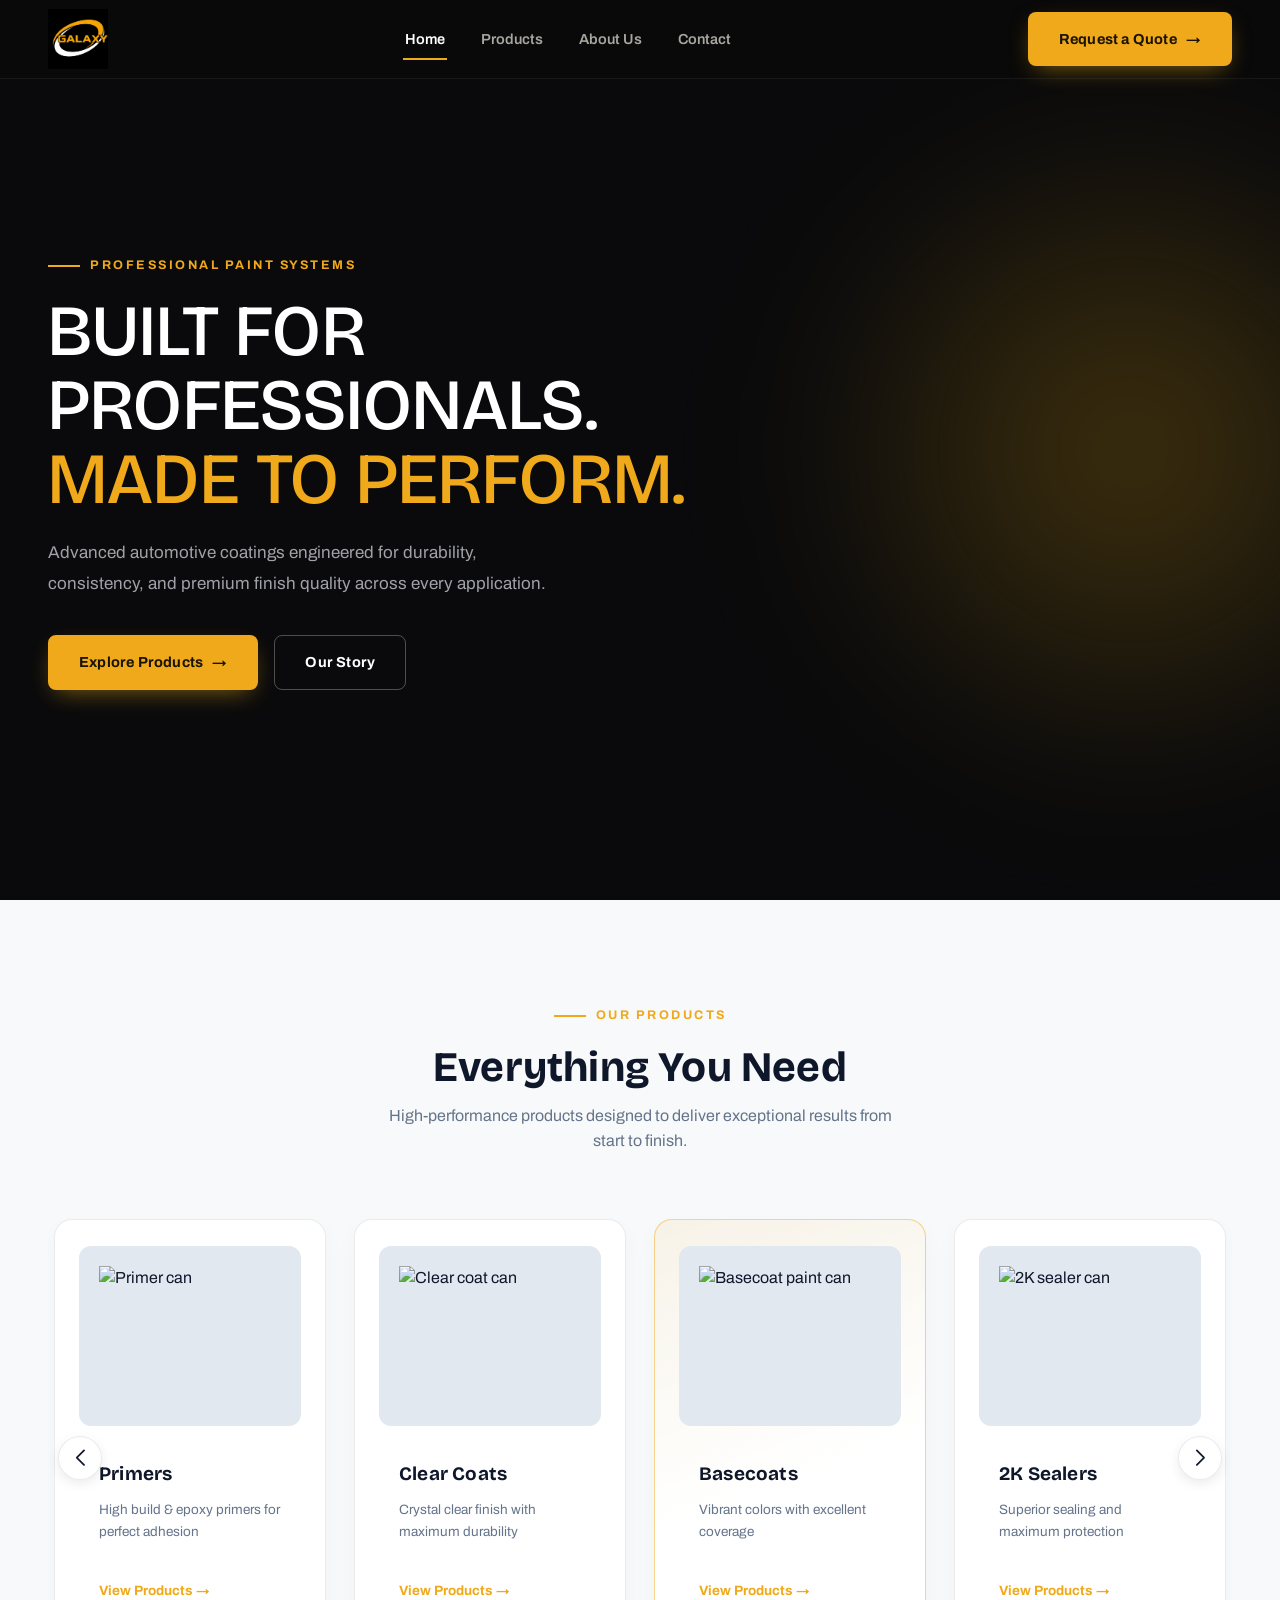
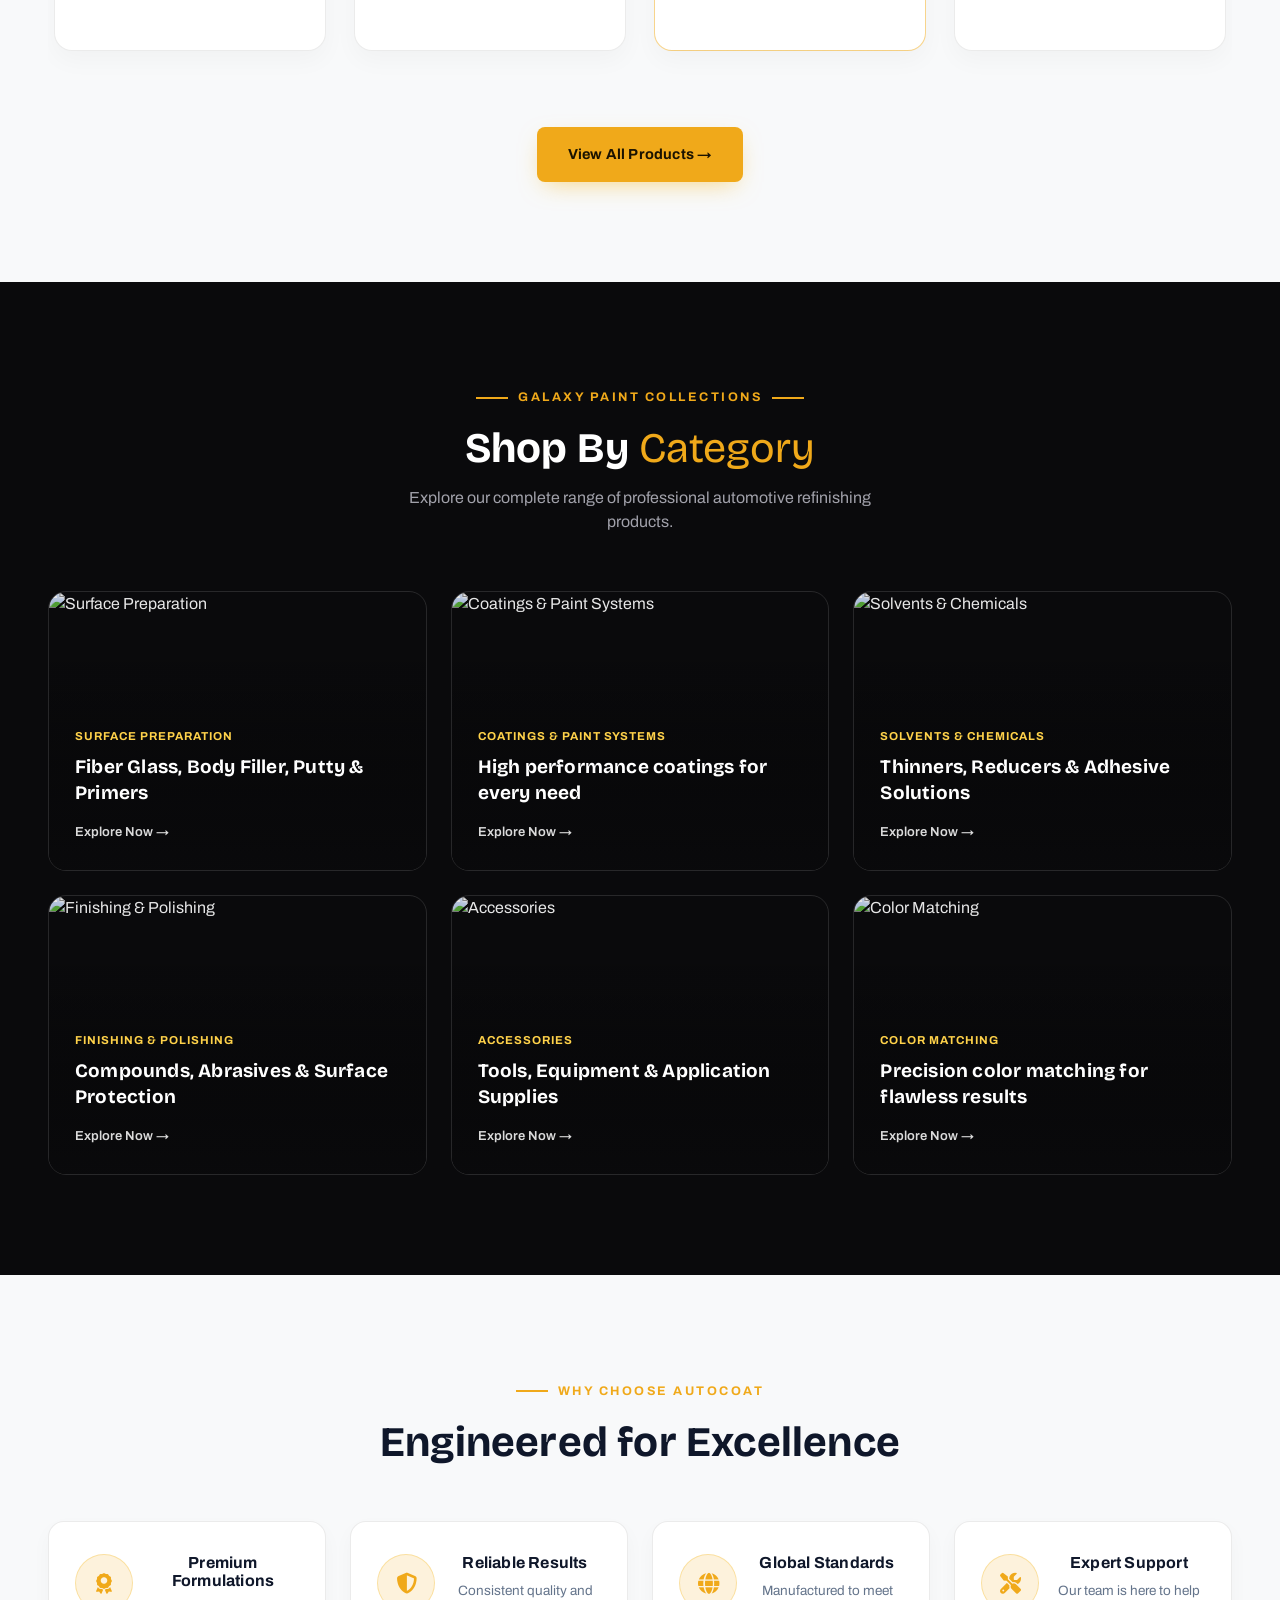
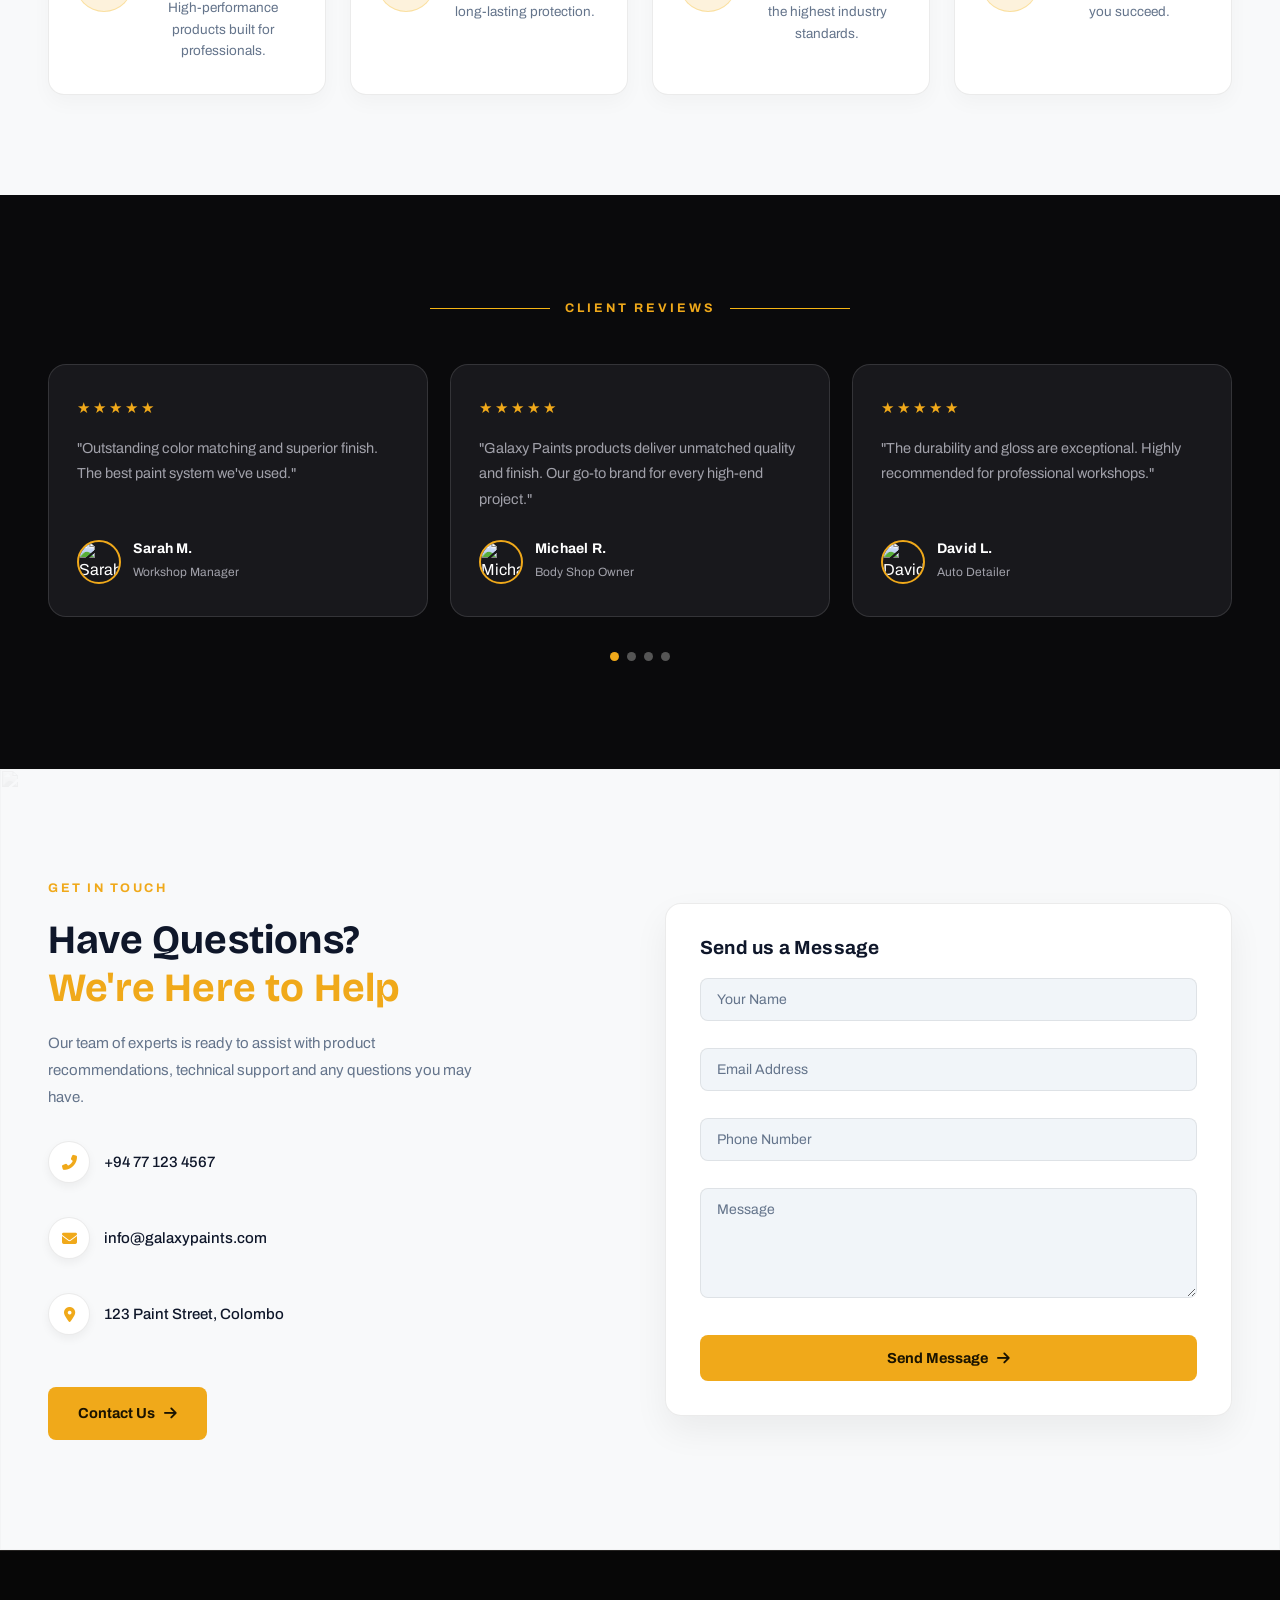
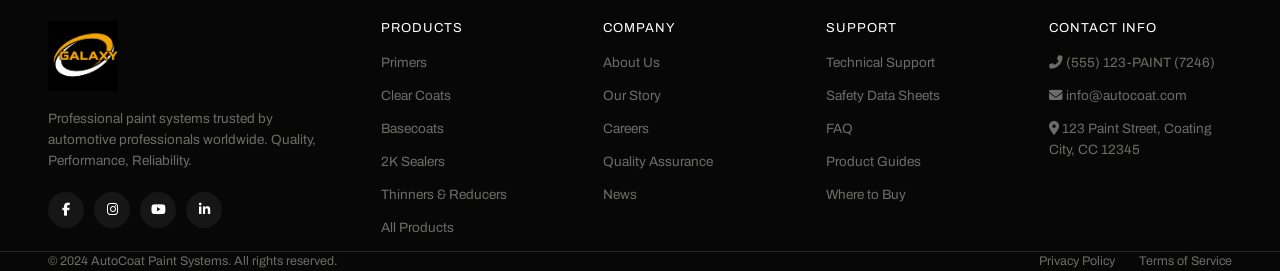
==== commit 248f8af1: "new update" ====
--- a/index.html
+++ b/index.html
@@ -12,21 +12,29 @@
 <link rel="stylesheet" href="style.css">
 <style>
   /* =========================================================
-     DESIGN TOKENS — industrial black / molten gold, matching
-     the rest of the Galaxy / AutoCoat site.
+     DESIGN TOKENS — High-Contrast Industrial Black & White Alternating Scheme
   ========================================================== */
   :root{
-    --black:#08080a;
-    --black-soft:#131315;
-    --black-card:#18181b;
-    --white:#f6f5f2;
+    /* Dark Theme Tokens */
+    --black:#0a0a0c;
+    --black-soft:#121215;
+    --black-card:#18181c;
+    --white:#ffffff;
+    --text-muted-dark:#a1a1aa;
+    --border-dark:rgba(255,255,255,0.12);
+
+    /* Light Theme Tokens */
+    --light-bg:#f8f9fa;
+    --light-soft:#ffffff;
+    --light-card:#ffffff;
+    --text-dark:#0f172a;
+    --text-muted-light:#64748b;
+    --border-light:rgba(0,0,0,0.08);
+
+    /* Accent Tokens */
     --gold:#f0a91a;
     --gold-light:#ffcf5c;
     --gold-bright:#ffc94d;
-    --grey:#9a9a9c;
-    --grey-dim:#6f6f72;
-    --gray-light:#b8b8bb;
-    --border:rgba(255,255,255,.09);
     --radius:16px;
     --font-display:'Bricolage Grotesque', sans-serif;
     --font-heavy:'Archivo Black', sans-serif;
@@ -67,17 +75,9 @@
     [data-reveal],.fade-up,.zoom-in,.stagger > *{opacity:1 !important;transform:none !important;}
   }
 
-  @keyframes kenBurns{
-    0%{transform:scale(1.0) translate(0,0);}
-    100%{transform:scale(1.14) translate(-1.5%,-1.5%);}
-  }
   @keyframes floatPulse{
     0%,100%{transform:translateY(0);}
     50%{transform:translateY(-7px);}
-  }
-  @keyframes drift{
-    0%{background-position:0 0;}
-    100%{background-position:120px 120px;}
   }
 
   /* ===== EYEBROW / BUTTONS ===== */
@@ -98,104 +98,126 @@
   .btn-outline{background:transparent;color:var(--white);border:1px solid rgba(255,255,255,.28);}
   .btn-outline:hover{border-color:var(--gold);color:var(--gold);transform:translateY(-3px);}
 
-  /* ===== HERO ===== */
- .hero{
+  .theme-light .btn-outline{color:var(--text-dark);border-color:rgba(0,0,0,0.25);}
+  .theme-light .btn-outline:hover{border-color:var(--gold);color:var(--gold);}
+
+  /* ===== GENERAL SECTION & HEADERS ===== */
+  .section{padding:100px 0;}
+  .section-head{text-align:center;max-width:640px;margin:0 auto 56px;}
+  .section-head h2{font-size:clamp(28px,4vw,42px);font-weight:700;margin-bottom:14px;}
+  .section-head h2 em{color:var(--gold);font-style:normal;}
+
+  /* ===== ALTERNATING SECTION THEMES ===== */
+  /* Theme 1: Dark */
+  .theme-dark{
+    background:var(--black);
+    color:var(--white);
+  }
+  .theme-dark .section-sub{color:var(--text-muted-dark);}
+
+  /* Theme 2: Light */
+  .theme-light{
+    background:var(--light-bg);
+    color:var(--text-dark);
+  }
+  .theme-light .section-sub{color:var(--text-muted-light);}
+
+  /* ===== 1. HERO SECTION (DARK / BACKGROUND 1) ===== */
+  .hero{
     position:relative;
-    min-height:62vh; /* Adjust to 75vh-85vh as needed */
+    min-height:100vh;
     display:flex;
     align-items:center;
     overflow:hidden;
-}
+    background:var(--black);
+  }
   .hero-video-wrap{position:absolute;inset:0;z-index:0;}
- .hero-video-wrap video{
+  .hero-video-wrap video{
     position:absolute;
     inset:0;
     width:100%;
     height:100%;
     object-fit:cover;
     object-position:center;
-}
+  }
   .video-overlay{
     position:absolute;inset:0;
     background:
-      linear-gradient(180deg, rgba(8,8,10,.55) 0%, rgba(8,8,10,.55) 45%, rgba(8,8,10,.95) 100%),
-      linear-gradient(90deg, rgba(8,8,10,.92) 0%, rgba(8,8,10,.55) 55%, rgba(8,8,10,.35) 100%);
+      linear-gradient(180deg, rgba(10,10,12,.65) 0%, rgba(10,10,12,.7) 45%, rgba(10,10,12,.98) 100%),
+      linear-gradient(90deg, rgba(10,10,12,.95) 0%, rgba(10,10,12,.6) 55%, rgba(10,10,12,.4) 100%);
   }
   .hero .container{position:relative;z-index:2;}
   .hero-copy{
     max-width:680px;
-    padding:80px 0 50px;
-}
+    padding:100px 0 60px;
+  }
   .hero-copy h1{
-    font-size:clamp(40px,6.4vw,78px);
-    font-weight:800;
+    font-weight:500;
     line-height:1.03;
     margin-bottom:22px;
     text-transform:uppercase;
   }
   .hero-copy h1 span{color:var(--gold);}
   .hero-sub{
-    color:var(--gray-light);font-size:17px;max-width:520px;margin-bottom:36px;
+    color:var(--text-muted-dark);font-size:17px;max-width:520px;margin-bottom:36px;
   }
   .hero-actions{display:flex;gap:16px;flex-wrap:wrap;}
 
-  /* ===== SECTION HEAD ===== */
-  .section{padding:100px 0;}
-  .section-head{text-align:center;max-width:640px;margin:0 auto 56px;}
-  .section-head h2{font-size:clamp(28px,4vw,42px);font-weight:700;margin-bottom:14px;}
-  .section-head h2 em{color:var(--gold);font-style:normal;}
-  .section-sub{color:var(--grey);font-size:15.5px;}
-
-  /* ===== PRODUCTS SWIPER ===== */
-  .products-section{background:var(--black);}
+  /* ===== 2. PRODUCTS SECTION (LIGHT / BACKGROUND 2) ===== */
   .productSwiper{padding:10px 6px 56px;}
-  .product-card{
-    background:var(--black-card);
-    border:1px solid var(--border);
+  .theme-light .product-card{
+    background:var(--light-card);
+    border:1px solid var(--border-light);
     border-radius:18px;
     padding:26px 24px 28px;
     height:100%;
     transition:transform .4s cubic-bezier(.2,.8,.2,1), border-color .4s, box-shadow .4s;
-  }
-  .product-card:hover{
+    box-shadow:0 10px 25px rgba(0,0,0,0.03);
+  }
+  .theme-light .product-card:hover{
     transform:translateY(-8px);
     border-color:var(--gold);
-    box-shadow:0 22px 42px rgba(0,0,0,.4);
+    box-shadow:0 20px 35px rgba(0,0,0,0.08);
   }
   .product-thumb{
     height:180px;border-radius:12px;overflow:hidden;margin-bottom:20px;
-    background:var(--black-soft);
+    background:#e2e8f0;
   }
   .product-thumb img{width:100%;height:100%;object-fit:cover;transition:transform .6s ease;}
   .product-card:hover .product-thumb img{transform:scale(1.09);}
-  .product-card h3{font-size:19px;font-weight:700;margin-bottom:8px;}
-  .product-card p{color:var(--grey);font-size:13.5px;margin-bottom:18px;line-height:1.6;}
+  .product-card h3{font-size:19px;font-weight:700;margin-bottom:8px;color:var(--text-dark);}
+  .product-card p{color:var(--text-muted-light);font-size:13.5px;margin-bottom:18px;line-height:1.6;}
   .product-link{color:var(--gold);font-weight:700;font-size:13.5px;transition:gap .2s;}
-  .product-link:hover{color:var(--gold-light);}
-  .product-card.featured{border-color:rgba(240,169,26,.4);background:linear-gradient(160deg, rgba(240,169,26,.10), var(--black-card) 55%);}
-
-  .swiper-button-next,.swiper-button-prev{
-    color:var(--gold) !important;
+  .product-link:hover{color:#d9910d;}
+  .theme-light .product-card.featured{
+    border-color:rgba(240,169,26,.5);
+    background:linear-gradient(160deg, rgba(240,169,26,.08), var(--light-card) 60%);
+  }
+
+  .theme-light .swiper-button-next,
+  .theme-light .swiper-button-prev{
+    color:var(--text-dark) !important;
     width:44px !important;height:44px !important;
-    background:var(--black-card);
-    border:1px solid var(--border);
+    background:var(--light-card);
+    border:1px solid var(--border-light);
     border-radius:50%;
+    box-shadow:0 4px 12px rgba(0,0,0,0.08);
     transition:.3s;
   }
-  .swiper-button-next:hover,.swiper-button-prev:hover{background:var(--gold);color:#161200 !important;}
+  .theme-light .swiper-button-next:hover,
+  .theme-light .swiper-button-prev:hover{background:var(--gold);color:#161200 !important;border-color:var(--gold);}
   .swiper-button-next::after,.swiper-button-prev::after{font-size:16px !important;font-weight:900;}
   .swiper-button-disabled{opacity:.3 !important;}
 
   .center-cta{text-align:center;margin-top:20px;}
 
-  /* ===== CATEGORIES ===== */
-  .categories-section{background:linear-gradient(180deg, var(--black), var(--black-soft));}
+  /* ===== 3. CATEGORIES SECTION (DARK / BACKGROUND 1) ===== */
   .category-grid{
     display:grid;grid-template-columns:repeat(3,1fr);gap:24px;
   }
   .category-card{
     position:relative;border-radius:18px;overflow:hidden;
-    min-height:280px;display:block;border:1px solid var(--border);
+    min-height:280px;display:block;border:1px solid var(--border-dark);
   }
   .category-card img{
     position:absolute;inset:0;width:100%;height:100%;object-fit:cover;
@@ -203,11 +225,11 @@
   }
   .category-card::before{
     content:"";position:absolute;inset:0;
-    background:linear-gradient(180deg, rgba(8,8,10,.05) 30%, rgba(8,8,10,.92) 100%);
+    background:linear-gradient(180deg, rgba(10,10,12,.1) 20%, rgba(10,10,12,.92) 100%);
     transition:background .4s;z-index:1;
   }
   .category-card:hover img{transform:scale(1.12);}
-  .category-card:hover::before{background:linear-gradient(180deg, rgba(240,169,26,.14) 0%, rgba(8,8,10,.95) 100%);}
+  .category-card:hover::before{background:linear-gradient(180deg, rgba(240,169,26,.2) 0%, rgba(10,10,12,.95) 100%);}
   .category-content{
     position:absolute;left:0;right:0;bottom:0;padding:26px;z-index:2;
   }
@@ -215,67 +237,58 @@
     display:inline-block;color:var(--gold);font-size:11.5px;font-weight:700;
     text-transform:uppercase;letter-spacing:1.5px;margin-bottom:10px;
   }
-  .category-content h3{font-size:19px;font-weight:700;margin-bottom:14px;line-height:1.35;}
+  .category-content h3{font-size:19px;font-weight:700;margin-bottom:14px;line-height:1.35;color:var(--white);}
   .category-btn{
     display:inline-flex;align-items:center;gap:6px;color:#fff;font-size:13px;font-weight:600;
     opacity:.85;transition:.3s;
   }
   .category-card:hover .category-btn{opacity:1;gap:10px;color:var(--gold);}
 
-  /* ===== OFFER / WHY CHOOSE ===== */
-  .offer-section{background:var(--black-soft);}
+  /* ===== 4. OFFER / WHY CHOOSE SECTION (LIGHT / BACKGROUND 2) ===== */
   .offer-row{
     display:grid;grid-template-columns:repeat(4,1fr);gap:24px;
   }
-  .offer-item{
-    background:var(--black-card);border:1px solid var(--border);border-radius:var(--radius);
+  .theme-light .offer-item{
+    background:var(--light-card);
+    border:1px solid var(--border-light);
+    border-radius:var(--radius);
     padding:32px 26px;text-align:center;transition:.35s;
-  }
-  .offer-item:hover{transform:translateY(-8px);border-color:var(--gold);}
+    box-shadow:0 8px 20px rgba(0,0,0,0.03);
+  }
+  .theme-light .offer-item:hover{transform:translateY(-8px);border-color:var(--gold);box-shadow:0 16px 30px rgba(0,0,0,0.08);}
   .offer-icon{
-    width:58px;height:58px;border-radius:50%;background:rgba(240,169,26,.12);
+    width:58px;height:58px;border-radius:50%;background:rgba(240,169,26,.15);
     display:flex;align-items:center;justify-content:center;margin:0 auto 18px;
     font-size:21px;color:var(--gold);
     animation:floatPulse 3.6s ease-in-out infinite;
   }
-  .offer-item h4{font-family:var(--font-body);font-size:16px;font-weight:700;margin-bottom:8px;}
-  .offer-item p{color:var(--grey);font-size:13.5px;line-height:1.6;}
-
-  /* ===== REVIEWS ===== */
-  .reviews-section{background:var(--black);padding:100px 0;position:relative;overflow:hidden;}
-  .reviews-section::before{
-    content:"";position:absolute;inset:0;
-    background-image:radial-gradient(rgba(240,169,26,.10) 1.5px, transparent 1.5px);
-    background-size:26px 26px;
-    animation:drift 14s linear infinite;
-    opacity:.5;pointer-events:none;
-  }
+  .offer-item h4{font-family:var(--font-body);font-size:16px;font-weight:700;margin-bottom:8px;color:var(--text-dark);}
+  .offer-item p{color:var(--text-muted-light);font-size:13.5px;line-height:1.6;}
+
+  /* ===== 5. REVIEWS SECTION (DARK / BACKGROUND 1) ===== */
+  .reviews-section{position:relative;overflow:hidden;}
   .reviews-heading{text-align:center;margin-bottom:44px;position:relative;z-index:2;}
   .reviews-heading span{
     color:var(--gold);font-weight:700;font-size:12.5px;letter-spacing:3px;text-transform:uppercase;
   }
   .reviewsSwiper{padding-bottom:52px;position:relative;z-index:2;}
-  .review-card{
-    background:var(--black-card);border:1px solid var(--border);border-radius:18px;
+  .theme-dark .review-card{
+    background:var(--black-card);border:1px solid var(--border-dark);border-radius:18px;
     padding:32px 28px;height:100%;
   }
   .stars{color:var(--gold);letter-spacing:3px;margin-bottom:16px;font-size:15px;}
-  .review-text{color:var(--gray-light);font-size:14.5px;line-height:1.75;margin-bottom:24px;min-height:80px;}
+  .theme-dark .review-text{color:var(--text-muted-dark);font-size:14.5px;line-height:1.75;margin-bottom:24px;min-height:80px;}
   .review-user{display:flex;align-items:center;gap:12px;}
   .review-user img{width:44px;height:44px;border-radius:50%;object-fit:cover;border:2px solid var(--gold);}
-  .review-user h4{font-family:var(--font-body);font-size:14px;font-weight:700;}
-  .review-user span{color:var(--grey-dim);font-size:12px;}
+  .review-user h4{font-family:var(--font-body);font-size:14px;font-weight:700;color:var(--white);}
+  .review-user span{color:var(--text-muted-dark);font-size:12px;}
   .swiper-pagination-bullet{background:#555 !important;opacity:1 !important;}
   .swiper-pagination-bullet-active{background:var(--gold) !important;}
 
-  /* ===== CONTACT ===== */
+  /* ===== 6. CONTACT SECTION (LIGHT / BACKGROUND 2) ===== */
   .contact-premium{position:relative;padding:110px 0;overflow:hidden;}
   .contact-bg{position:absolute;inset:0;z-index:0;}
-  .contact-bg img{width:100%;height:100%;object-fit:cover;}
-  .contact-overlay{
-    position:absolute;inset:0;z-index:1;
-    background:linear-gradient(120deg, rgba(8,8,10,.96) 0%, rgba(8,8,10,.86) 55%, rgba(240,169,26,.10) 100%);
-  }
+  .contact-bg img{width:100%;height:100%;object-fit:cover;filter:grayscale(100%);opacity:0.08;}
   .contact-premium .container{position:relative;z-index:2;}
   .contact-premium-grid{
     display:grid;grid-template-columns:1fr 1fr;gap:50px;align-items:center;
@@ -284,14 +297,15 @@
     color:var(--gold);font-weight:700;font-size:12.5px;letter-spacing:2.5px;text-transform:uppercase;
     display:block;margin-bottom:18px;
   }
-  .contact-info h2{font-size:clamp(28px,3.6vw,40px);font-weight:700;line-height:1.2;margin-bottom:18px;}
+  .contact-info h2{font-size:clamp(28px,3.6vw,40px);font-weight:700;line-height:1.2;margin-bottom:18px;color:var(--text-dark);}
   .contact-info h2 span{display:block;color:var(--gold);}
-  .contact-info > p{color:var(--gray-light);font-size:15px;max-width:440px;margin-bottom:30px;}
+  .contact-info > p{color:var(--text-muted-light);font-size:15px;max-width:440px;margin-bottom:30px;}
   .contact-info ul{display:flex;flex-direction:column;gap:16px;margin-bottom:34px;}
-  .contact-info ul li{display:flex;align-items:center;gap:14px;font-size:15px;color:var(--white);}
+  .contact-info ul li{display:flex;align-items:center;gap:14px;font-size:15px;color:var(--text-dark);font-weight:500;}
   .contact-info ul li i{
-    width:42px;height:42px;border-radius:50%;background:var(--black-card);border:1px solid var(--border);
+    width:42px;height:42px;border-radius:50%;background:var(--light-card);border:1px solid var(--border-light);
     display:flex;align-items:center;justify-content:center;color:var(--gold);flex:0 0 auto;
+    box-shadow:0 4px 10px rgba(0,0,0,0.05);
   }
   .contact-btn{
     display:inline-flex;align-items:center;gap:9px;background:var(--gold);color:#1a1300;
@@ -299,23 +313,29 @@
   }
   .contact-btn:hover{background:var(--gold-light);transform:translateY(-3px);box-shadow:0 12px 28px rgba(240,169,26,.35);}
   .contact-form-box{
-    background:rgba(24,24,27,.9);backdrop-filter:blur(6px);
-    border:1px solid var(--border);border-radius:var(--radius);padding:34px;
-  }
-  .contact-form-box h3{font-family:var(--font-body);font-size:19px;font-weight:700;margin-bottom:20px;}
+    background:var(--light-card);
+    border:1px solid var(--border-light);border-radius:var(--radius);padding:34px;
+    box-shadow:0 15px 35px rgba(0,0,0,0.06);
+  }
+  .contact-form-box h3{font-family:var(--font-body);font-size:19px;font-weight:700;margin-bottom:20px;color:var(--text-dark);}
   .contact-form-box input,.contact-form-box textarea{
-    width:100%;background:var(--black-soft);border:1px solid var(--border);
-    border-radius:8px;padding:13px 16px;margin-bottom:12px;color:var(--white);
+    width:100%;background:#f1f5f9;border:1px solid var(--border-light);
+    border-radius:8px;padding:13px 16px;margin-bottom:12px;color:var(--text-dark);
     font-size:14px;font-family:inherit;transition:border-color .2s;outline:none;
   }
-  .contact-form-box input:focus,.contact-form-box textarea:focus{border-color:var(--gold);}
-  .contact-form-box input::placeholder,.contact-form-box textarea::placeholder{color:var(--grey);}
+  .contact-form-box input:focus,.contact-form-box textarea:focus{border-color:var(--gold);background:#fff;}
+  .contact-form-box input::placeholder,.contact-form-box textarea::placeholder{color:var(--text-muted-light);}
   .contact-form-box textarea{resize:vertical;min-height:110px;}
   .contact-form-box button{
     width:100%;justify-content:center;display:inline-flex;align-items:center;gap:9px;
     background:var(--gold);color:#1a1300;padding:15px;border-radius:8px;font-weight:700;font-size:14.5px;transition:.3s;
   }
   .contact-form-box button:hover{background:var(--gold-light);transform:translateY(-2px);}
+
+  .form-success{
+    display:none;margin-top:14px;padding:12px;background:#dcfce7;color:#166534;
+    border-radius:8px;font-size:13.5px;font-weight:600;align-items:center;gap:8px;
+  }
 
   /* ===== BACK TO TOP ===== */
   .back-to-top{
@@ -372,55 +392,45 @@
 
 <div id="site-header"></div>
 
-<!-- ============ HERO ============ -->
-<section class="hero" id="home">
-
+<!-- ============ 1. HERO (DARK / BACKGROUND 1) ============ -->
+<section class="hero theme-dark" id="home">
     <div class="hero-video-wrap">
-    <video autoplay muted loop playsinline preload="auto">
-        <source src="assets/GALAXY_Automotive_Paint_Systems_…_202607032215.mp4" type="video/mp4">
-        Your browser does not support the video tag.
-    </video>
-
-    <div class="video-overlay"></div>
-</div>
+      <video autoplay muted loop playsinline preload="auto">
+          <source src="assets/GALAXY_Automotive_Paint_Systems_…_202607032215.mp4" type="video/mp4">
+          Your browser does not support the video tag.
+      </video>
+      <div class="video-overlay"></div>
+    </div>
     <div class="container">
         <div class="hero-copy" data-reveal>
-
             <p class="eyebrow">
                 <span class="eyebrow-bar"></span>
                 Professional Paint Systems
             </p>
-
             <h1>
                 Built for<br>
                 Professionals.<br>
                 <span>Made to Perform.</span>
             </h1>
-
             <p class="hero-sub">
                 Advanced automotive coatings engineered for durability,
                 consistency, and premium finish quality across every application.
             </p>
-
             <div class="hero-actions">
                 <a href="#products" class="btn btn-primary">
                     Explore Products <span>&rarr;</span>
                 </a>
-
                 <a href="#about" class="btn btn-outline">
                     Our Story
                 </a>
             </div>
-
-        </div>
-    </div>
-
+        </div>
+    </div>
 </section>
 
-<!-- PRODUCTS -->
-<section class="section products-section" id="products">
+<!-- ============ 2. PRODUCTS (LIGHT / BACKGROUND 2) ============ -->
+<section class="section theme-light" id="products">
   <div class="container">
-
     <div class="section-head fade-up">
       <p class="eyebrow center"><span class="eyebrow-bar"></span>Our Products</p>
       <h2>Everything You Need</h2>
@@ -496,8 +506,8 @@
   </div>
 </section>
 
-<!-- ============ CATEGORIES ============ -->
-<section class="section categories-section" id="categories">
+<!-- ============ 3. CATEGORIES (DARK / BACKGROUND 1) ============ -->
+<section class="section theme-dark" id="categories">
   <div class="container">
 
     <div class="section-head fade-up">
@@ -566,8 +576,8 @@
   </div>
 </section>
 
-<!-- ============ What WE Offer ============ -->
-<section class="section offer-section">
+<!-- ============ 4. OFFER / WHY CHOOSE (LIGHT / BACKGROUND 2) ============ -->
+<section class="section theme-light">
   <div class="container">
     <div class="section-head fade-up">
       <p class="eyebrow center"><span class="eyebrow-bar"></span>Why Choose AutoCoat</p>
@@ -595,8 +605,8 @@
   </div>
 </section>
 
-<!-- Review -->
-<section class="reviews-section" id="reviews">
+<!-- ============ 5. REVIEWS (DARK / BACKGROUND 1) ============ -->
+<section class="section reviews-section theme-dark" id="reviews">
   <div class="container">
     <div class="reviews-heading fade-up"><span>CLIENT REVIEWS</span></div>
 
@@ -653,96 +663,70 @@
   </div>
 </section>
 
-<!-- ============ CONTACT ============ -->
-<section class="contact-premium" id="contact">
-
+<!-- ============ 6. CONTACT (LIGHT / BACKGROUND 2) ============ -->
+<section class="contact-premium theme-light" id="contact">
     <div class="contact-bg">
         <img src="https://images.unsplash.com/photo-1489824904134-891ab64532f1?w=1600&q=80&auto=format&fit=crop" alt="">
     </div>
 
-    <div class="contact-overlay"></div>
-
     <div class="container">
-
         <div class="contact-premium-grid">
 
             <!-- LEFT -->
             <div class="contact-info fade-up">
-
                 <span class="contact-label">
                     GET IN TOUCH
                 </span>
-
                 <h2>
                     Have Questions?
                     <span>We're Here to Help</span>
                 </h2>
-
                 <p>
                     Our team of experts is ready to assist with product
                     recommendations, technical support and any questions
                     you may have.
                 </p>
-
                 <ul>
-
                     <li>
                         <i class="fas fa-phone-alt"></i>
                         +94 77 123 4567
                     </li>
-
                     <li>
                         <i class="fas fa-envelope"></i>
                         info@galaxypaints.com
                     </li>
-
                     <li>
                         <i class="fas fa-map-marker-alt"></i>
                         123 Paint Street, Colombo
                     </li>
-
                 </ul>
-
                 <a href="#" class="contact-btn">
                     Contact Us
                     <i class="fas fa-arrow-right"></i>
                 </a>
-
             </div>
 
             <!-- RIGHT -->
             <div class="contact-form-box zoom-in">
-
                 <h3>Send us a Message</h3>
-
                 <form id="contactForm" onsubmit="return false;">
-
                     <input type="text" placeholder="Your Name" required>
-
                     <input type="email" placeholder="Email Address" required>
-
                     <input type="tel" placeholder="Phone Number">
-
                     <textarea rows="5" placeholder="Message" required></textarea>
-
                     <button type="submit">
                         Send Message
                         <i class="fas fa-arrow-right"></i>
                     </button>
-
                     <div class="form-success" id="formSuccess">
                         <i class="fas fa-check-circle"></i>
                         Thanks — your message has been sent. We'll be in touch shortly.
                     </div>
-
                 </form>
-
             </div>
 
         </div>
-
-    </div>
-
+    </div>
 </section>
 
 <div id="site-footer"></div>
@@ -758,8 +742,8 @@
     speed: 700,
     autoplay: { delay: 3800, disableOnInteraction: false },
     navigation: {
-      nextEl: '.products-section .swiper-button-next',
-      prevEl: '.products-section .swiper-button-prev',
+      nextEl: '#products .swiper-button-next',
+      prevEl: '#products .swiper-button-prev',
     },
     breakpoints: {
       560: { slidesPerView: 2, spaceBetween: 22 },
--- a/style.css
+++ b/style.css
@@ -149,7 +149,7 @@
     display:flex;
     align-items:center;
     overflow:hidden;
-    padding:120px 0 80px;
+    padding:0px 0 0;
 }
 
 .hero-video-wrap{
